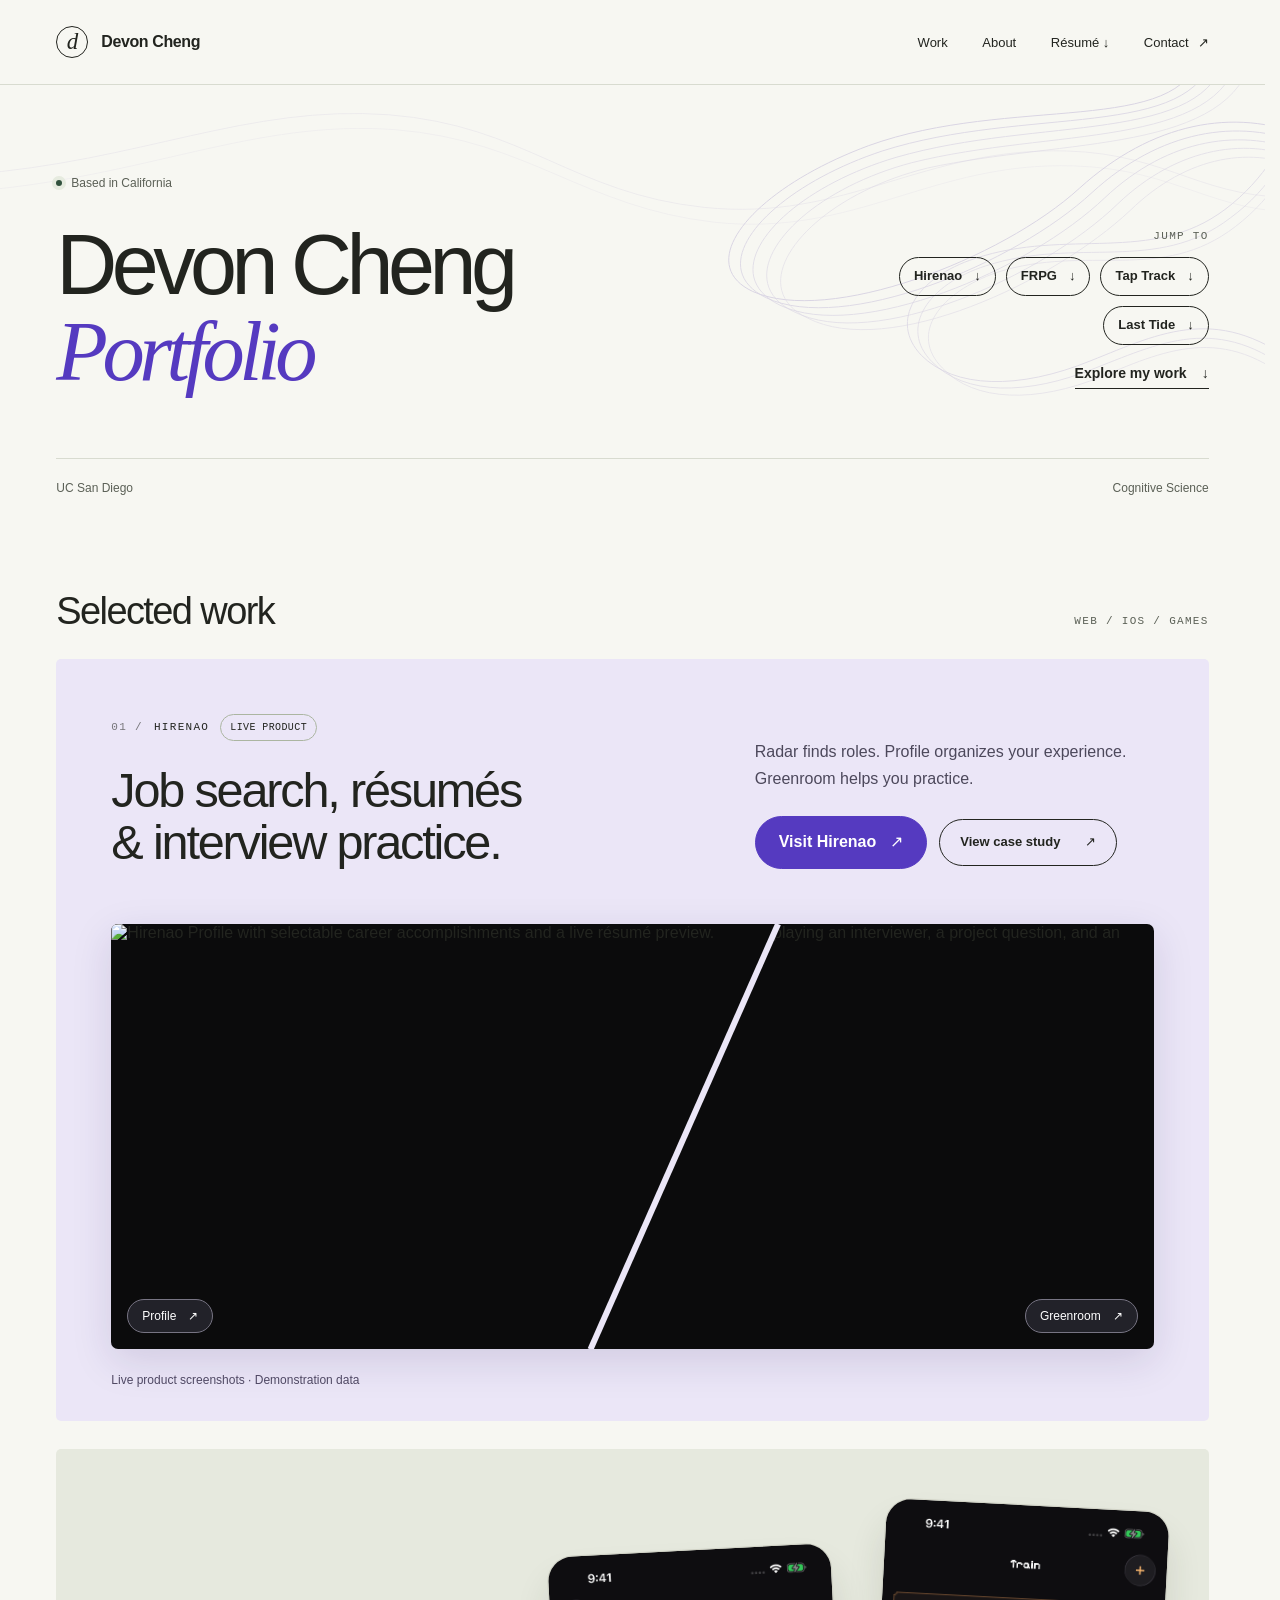
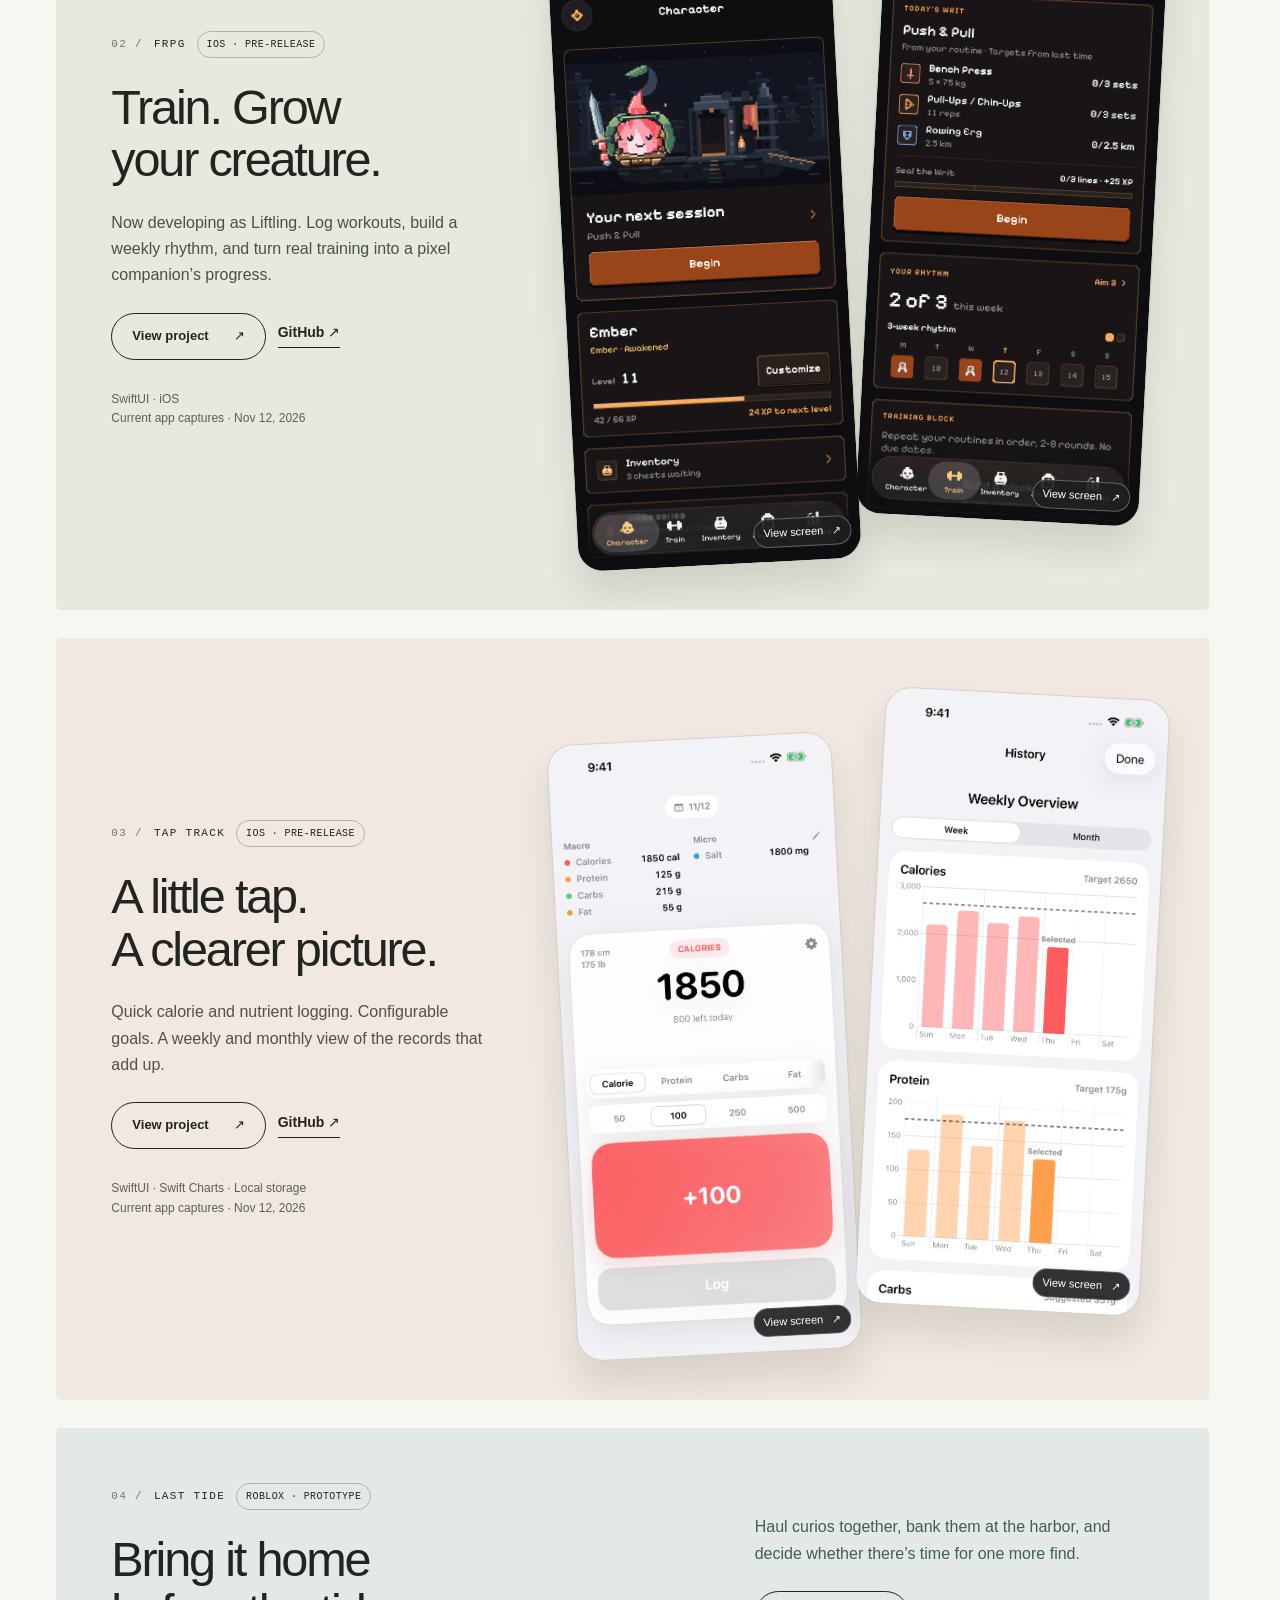
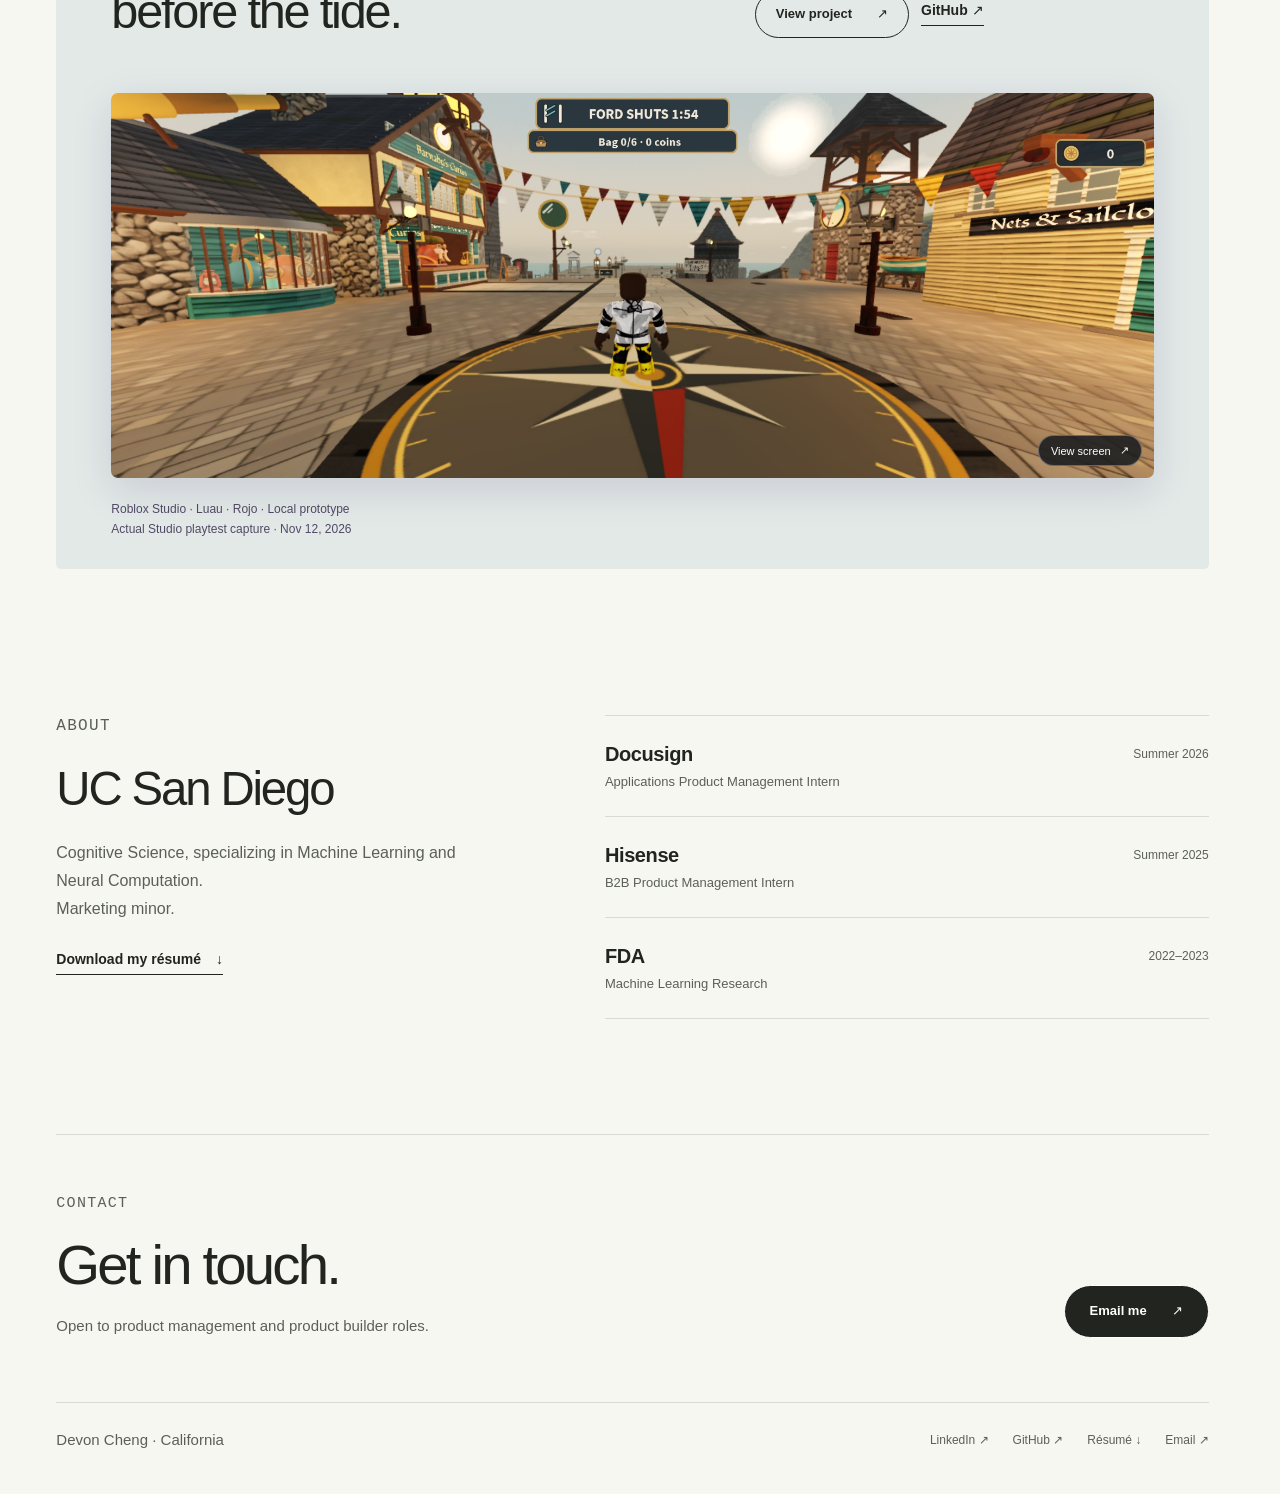
==== index.html @ b6bb6644 "Refresh FRPG and add Tap Track and Last Tide project galleries" ====
<!doctype html>
<html lang="en">
<head>
<meta charset="utf-8">
<meta name="viewport" content="width=device-width, initial-scale=1">
<meta name="theme-color" content="#f7f7f2">
<title>Devon Cheng Portfolio</title>
<meta name="description" content="Devon Cheng’s portfolio. Hirenao, FRPG / Liftling, Tap Track, and Last Tide: web, iOS, and game projects.">
<meta property="og:title" content="Devon Cheng Portfolio">
<meta property="og:description" content="Devon Cheng’s portfolio. Hirenao, FRPG / Liftling, Tap Track, and Last Tide: web, iOS, and game projects.">
<meta property="og:type" content="website">
<meta property="og:url" content="https://devon4899.github.io/">
<link rel="canonical" href="https://devon4899.github.io/">
<meta property="og:image" content="https://devon4899.github.io/assets/images/portfolio-share.png">
<meta property="og:image:type" content="image/png">
<meta property="og:image:width" content="1198">
<meta property="og:image:height" content="464">
<meta property="og:image:alt" content="Devon Cheng Portfolio in black and violet type on a cream background">
<meta name="twitter:card" content="summary_large_image">
<meta name="twitter:image" content="https://devon4899.github.io/assets/images/portfolio-share.png">
<meta name="twitter:image:alt" content="Devon Cheng Portfolio in black and violet type on a cream background">
<link rel="icon" href="./assets/favicon.svg" type="image/svg+xml">
<link rel="stylesheet" href="./assets/site.css?v=20261112">
<script src="./assets/site.js" defer></script>
</head>
<body class="">
<a class="skip-link" href="#main">Skip to content</a>
<header class="site-header"><div class="header-inner wrap">
<a class="wordmark" href="./" aria-label="Devon Cheng, home"><span class="monogram" aria-hidden="true">d</span>Devon Cheng</a>
<nav class="main-nav" aria-label="Main navigation">
<a href="./#work">Work</a><a href="./#about">About</a>
<a href="./assets/documents/devon-cheng-resume.pdf" download>Résumé <span aria-hidden="true">↓</span></a>
<a class="nav-contact" href="mailto:yic159@ucsd.edu">Contact <span class="arrow" aria-hidden="true">↗</span></a>
</nav></div></header><main id="main">
<section class="hero" aria-labelledby="intro-title">
<svg class="hero-flourish" viewBox="0 0 1200 440" preserveAspectRatio="none" aria-hidden="true" focusable="false" fill="none" stroke="currentColor" stroke-width="1">
<path d="M-28 84C133 72 235 18 369 28C498 38 543 102 668 115C803 129 876 58 1012 62C1112 65 1142 110 1238 105" opacity=".34"/>
<path d="M-28 100C139 87 240 32 375 42C502 52 553 115 678 129C813 143 883 72 1018 76C1118 79 1151 122 1238 119" opacity=".23"/>
<path d="M1138-30C1122 49 958 9 824 57C715 97 656 167 714 194C786 226 950 164 1024 97C1093 35 1171 21 1238 48"/>
<path d="M1151-30C1133 53 973 19 837 62C730 97 664 170 727 200C800 234 962 169 1036 101C1100 43 1174 30 1238 56" opacity=".84"/>
<path d="M1163-30C1145 57 986 29 850 68C741 100 675 176 740 207C815 242 976 174 1048 106C1109 49 1179 40 1238 64" opacity=".71"/>
<path d="M1176-30C1156 61 998 40 865 73C754 102 688 182 753 213C829 251 989 180 1060 112C1118 57 1186 48 1238 72" opacity=".61"/>
<path d="M1189-30C1168 65 1010 50 880 78C768 105 701 188 766 219C843 258 1000 185 1072 118C1127 65 1190 57 1238 80" opacity=".51"/>
<path d="M1238 269C1158 203 1101 233 1035 259C966 287 905 285 874 254C843 222 869 181 925 163C1013 134 1092 169 1162 117C1201 88 1217 53 1238 20" opacity=".76"/>
<path d="M1238 280C1161 213 1106 240 1039 266C975 292 915 292 884 260C852 228 881 187 935 170C1022 142 1097 178 1167 125C1207 96 1224 60 1238 30" opacity=".63"/>
<path d="M1238 290C1166 223 1110 247 1045 274C983 299 924 298 894 266C862 234 891 195 946 176C1032 149 1101 187 1172 133C1210 104 1227 70 1238 41" opacity=".5"/>
</svg>
<div class="wrap">
<div class="hero-top"><p class="availability">Based in California</p></div>
<div class="hero-layout"><h1 id="intro-title">Devon Cheng<br><em>Portfolio</em></h1>
<div class="hero-intro">
<nav class="hero-jump" aria-label="Jump to a project">
<p class="eyebrow">Jump to</p>
<div class="hero-jump-links">
<a class="pill-link" href="#hirenao">Hirenao <span class="arrow" aria-hidden="true">↓</span></a>
<a class="pill-link" href="#frpg">FRPG <span class="arrow" aria-hidden="true">↓</span></a>
<a class="pill-link" href="#tap-track">Tap Track <span class="arrow" aria-hidden="true">↓</span></a>
<a class="pill-link" href="#last-tide">Last Tide <span class="arrow" aria-hidden="true">↓</span></a>
</div>
</nav>
<a class="text-link" href="#work">Explore my work <span class="arrow" aria-hidden="true">↓</span></a>
</div></div>
<div class="hero-bottom"><span>UC San Diego</span><span class="city">Cognitive Science</span></div>
</div>
</section>
<section class="wrap" id="work" aria-labelledby="work-title">
<div class="section-heading"><h2 id="work-title">Selected work</h2><p class="eyebrow">WEB / iOS / GAMES</p></div>
<article class="project hirenao-project" id="hirenao" data-reveal>
<div class="project-top"><div><p class="eyebrow project-name"><span class="number">01 /</span> HIRENAO <span class="status-tag">LIVE PRODUCT</span></p><h3>Job search, résumés<br>&amp; interview practice.</h3></div>
<div class="project-summary"><p>Radar finds roles. Profile organizes your experience. Greenroom helps you practice.</p><div class="project-actions"><a class="pill-link product-link" href="https://hirenao.ai/">Visit Hirenao <span class="arrow" aria-hidden="true">↗</span></a><a class="pill-link" href="projects/hirenao/">View case study <span class="arrow" aria-hidden="true">↗</span></a></div></div></div>
<div class="project-image split-stage" role="region" aria-label="Hirenao Profile and Greenroom screenshots. Scroll to explore on mobile." tabindex="0">
<a class="screenshot-link split-profile" href="./assets/images/hirenao-profile-full.webp" data-lightbox data-caption="Profile: choose experience for each résumé. Live product capture · Demonstration profile." aria-label="Enlarge Profile résumé editor"><img src="./assets/images/hirenao-profile.webp" alt="Hirenao Profile with selectable career accomplishments and a live résumé preview." width="989" height="632" loading="eager" decoding="async" fetchpriority="high"><span class="screen-label">Profile <span aria-hidden="true">↗</span></span></a>
<a class="screenshot-link split-greenroom" href="./assets/images/hirenao-greenroom-full.webp" data-lightbox data-caption="Greenroom: practice an interview one question at a time. Live product capture · Demonstration session." aria-label="Enlarge Greenroom interview practice"><img src="./assets/images/hirenao-greenroom.webp" alt="Hirenao Greenroom displaying an interviewer, a project question, and an answer field." width="989" height="633" loading="eager" decoding="async"><span class="screen-label">Greenroom <span aria-hidden="true">↗</span></span></a>
<svg class="split-divider" viewBox="0 0 100 100" preserveAspectRatio="none" aria-hidden="true"><line x1="64" y1="0" x2="46" y2="100" vector-effect="non-scaling-stroke"/></svg>
</div><p class="project-image swipe-hint">Swipe to explore →</p><p class="project-foot">Live product screenshots · Demonstration data</p>
</article>
<article class="project frpg-project" id="frpg" data-reveal>
<div class="project-top"><p class="eyebrow project-name"><span class="number">02 /</span> FRPG <span class="status-tag">iOS · PRE-RELEASE</span></p><h3>Train. Grow<br>your creature.</h3><div class="project-summary"><p>Now developing as Liftling. Log workouts, build a weekly rhythm, and turn real training into a pixel companion’s progress.</p><div class="project-actions"><a class="pill-link" href="projects/frpg/">View project <span class="arrow" aria-hidden="true">↗</span></a><a class="text-link" href="https://github.com/devon4899/FRPG">GitHub ↗</a></div></div><p class="small-copy">SwiftUI · iOS<br>Current app captures · Nov 12, 2026</p></div><div class="phone-composition"><a class="screenshot-link" href="./assets/images/frpg-character.png" data-lightbox data-caption="Character · Real current app capture · Demonstration data · November 12, 2026" aria-label="Enlarge screenshot: Liftling Character screen with Ember, a pixel creature, XP, and the next workout."><img src="./assets/images/frpg-character.png" alt="Liftling Character screen with Ember, a pixel creature, XP, and the next workout." width="1206" height="2622" loading="lazy" decoding="async"><span class="zoom-hint" aria-hidden="true"><span>View screen</span> ↗</span></a><a class="screenshot-link" href="./assets/images/frpg-train.png" data-lightbox data-caption="Train · Real current app capture · Demonstration data · November 12, 2026" aria-label="Enlarge screenshot: Liftling Train screen with a Push &amp; Pull routine, set targets, and a weekly training aim."><img src="./assets/images/frpg-train.png" alt="Liftling Train screen with a Push &amp; Pull routine, set targets, and a weekly training aim." width="1206" height="2622" loading="lazy" decoding="async"><span class="zoom-hint" aria-hidden="true"><span>View screen</span> ↗</span></a></div></article><article class="project frpg-project taptrack-project" id="tap-track" data-reveal><div class="project-top"><p class="eyebrow project-name"><span class="number">03 /</span> TAP TRACK <span class="status-tag">iOS · PRE-RELEASE</span></p><h3>A little tap.<br>A clearer picture.</h3><div class="project-summary"><p>Quick calorie and nutrient logging. Configurable goals. A weekly and monthly view of the records that add up.</p><div class="project-actions"><a class="pill-link" href="projects/tap-track/">View project <span class="arrow" aria-hidden="true">↗</span></a><a class="text-link" href="https://github.com/devon4899/TapTrack">GitHub ↗</a></div></div><p class="small-copy">SwiftUI · Swift Charts · Local storage<br>Current app captures · Nov 12, 2026</p></div><div class="phone-composition"><a class="screenshot-link" href="./assets/images/taptrack-dashboard.png" data-lightbox data-caption="Daily logging · Real app capture · Synthetic demonstration data · November 12, 2026" aria-label="Enlarge screenshot: Tap Track daily dashboard with calorie, macro, and salt totals and a large increment button."><img src="./assets/images/taptrack-dashboard.png" alt="Tap Track daily dashboard with calorie, macro, and salt totals and a large increment button." width="1206" height="2622" loading="lazy" decoding="async"><span class="zoom-hint" aria-hidden="true"><span>View screen</span> ↗</span></a><a class="screenshot-link" href="./assets/images/taptrack-weekly-history.png" data-lightbox data-caption="Weekly history · Real app capture · Synthetic demonstration data · November 12, 2026" aria-label="Enlarge screenshot: Tap Track weekly calorie and protein bar charts with target lines."><img src="./assets/images/taptrack-weekly-history.png" alt="Tap Track weekly calorie and protein bar charts with target lines." width="1206" height="2622" loading="lazy" decoding="async"><span class="zoom-hint" aria-hidden="true"><span>View screen</span> ↗</span></a></div></article><article class="project last-tide-project" id="last-tide" data-reveal><div class="project-top"><div><p class="eyebrow project-name"><span class="number">04 /</span> LAST TIDE <span class="status-tag">ROBLOX · PROTOTYPE</span></p><h3>Bring it home<br>before the tide.</h3></div><div class="project-summary"><p>Haul curios together, bank them at the harbor, and decide whether there’s time for one more find.</p><div class="project-actions"><a class="pill-link" href="projects/last-tide/">View project <span class="arrow" aria-hidden="true">↗</span></a><a class="text-link" href="https://github.com/devon4899/Last-Tide">GitHub ↗</a></div></div></div><div class="project-image"><a class="screenshot-link" href="./assets/images/last-tide-gameplay-harbor.jpeg" data-lightbox data-caption="Harbor gameplay · Actual Roblox Studio playtest capture · November 12, 2026" aria-label="Enlarge screenshot: Last Tide running in Roblox Studio, with the player in the harbor, a tide countdown, bag slots, and coins."><img src="./assets/images/last-tide-gameplay-harbor.jpeg" alt="Last Tide running in Roblox Studio, with the player in the harbor, a tide countdown, bag slots, and coins." width="1920" height="710" loading="lazy" decoding="async"><span class="zoom-hint" aria-hidden="true"><span>View screen</span> ↗</span></a></div><p class="project-foot">Roblox Studio · Luau · Rojo · Local prototype<br>Actual Studio playtest capture · Nov 12, 2026</p></article></section>
<section class="about wrap" id="about" aria-labelledby="about-title" data-reveal>
<div class="about-copy"><p class="eyebrow">ABOUT</p><h2 id="about-title">UC San Diego</h2><p>Cognitive Science, specializing in Machine Learning and Neural Computation.<br>Marketing minor.</p><a class="text-link" href="assets/documents/devon-cheng-resume.pdf" download>Download my résumé <span aria-hidden="true">↓</span></a></div>
<div class="experience" aria-label="Selected experience">
<article class="experience-entry"><h3>Docusign</h3><span class="date">Summer 2026</span><div class="role">Applications Product Management Intern</div></article>
<article class="experience-entry"><h3>Hisense</h3><span class="date">Summer 2025</span><div class="role">B2B Product Management Intern</div></article>
<article class="experience-entry"><h3>FDA</h3><span class="date">2022–2023</span><div class="role">Machine Learning Research</div></article>
</div></section></main><footer class="contact wrap" id="contact">
<div class="contact-main"><div><p class="eyebrow">CONTACT</p><h2>Get in touch.</h2><p>Open to product management and product builder roles.</p></div>
<a class="pill-link" href="mailto:yic159@ucsd.edu">Email me <span class="arrow" aria-hidden="true">↗</span></a></div>
<div class="footer-bottom"><p>Devon Cheng · California</p><div class="social-links">
<a href="https://www.linkedin.com/in/devoncheng3/">LinkedIn <span aria-hidden="true">↗</span></a>
<a href="https://github.com/devon4899">GitHub <span aria-hidden="true">↗</span></a>
<a href="./assets/documents/devon-cheng-resume.pdf" download>Résumé <span aria-hidden="true">↓</span></a>
<a href="mailto:yic159@ucsd.edu">Email <span aria-hidden="true">↗</span></a>
</div></div></footer>
<dialog class="lightbox" aria-label="Enlarged product screenshot" aria-describedby="lightbox-caption">
<div class="lightbox-inner">
<div class="lightbox-top"><p class="lightbox-count" aria-live="polite"></p><div class="lightbox-tools"><a data-original href="#" target="_blank" rel="noopener">Full size ↗</a><button type="button" data-zoom aria-pressed="false">Zoom in</button><button type="button" data-close aria-label="Close screenshot">×</button></div></div>
<div class="lightbox-image-wrap" tabindex="0" role="region" aria-label="Screenshot. Scroll to inspect when zoomed."><img class="lightbox-image" alt=""></div>
<div class="lightbox-bottom"><p class="lightbox-caption" id="lightbox-caption" aria-live="polite"></p><div class="lightbox-controls"><button type="button" data-prev aria-label="Previous screenshot">←</button><button type="button" data-next aria-label="Next screenshot">→</button></div></div>
</div></dialog>
</body></html>
---- assets/site.css ----
@charset "UTF-8";

:root {
  --paper: #f7f7f2;
  --ink: #22241f;
  --muted: #5b6056;
  --line: #d8dbd0;
  --purple: #553ac0;
  --lavender: #ebe6f7;
  --green: #31513d;
  --cream: #e9e5d9;
  --orange: #bd481e;
  --max: 1216px;
  --gutter: clamp(22px, 4.4vw, 72px);
  color-scheme: light;
  font-family: -apple-system, BlinkMacSystemFont, "Segoe UI", sans-serif;
  color: var(--ink);
  background: var(--paper);
  font-synthesis: none;
  text-rendering: optimizeLegibility;
  -webkit-font-smoothing: antialiased;
}
* { box-sizing: border-box; }
html { scroll-behavior: smooth; scroll-padding-top: 108px; scrollbar-gutter: stable; }
body { margin: 0; }
body.modal-open { overflow: hidden; }
::selection { color: #22241f; background: #c9df8e; }
a { color: inherit; text-decoration-thickness: 1px; text-underline-offset: 5px; }
a, button, summary { -webkit-tap-highlight-color: transparent; }
button, input { font: inherit; }
button { color: inherit; }
img { display: block; max-width: 100%; height: auto; }
figure, p, h1, h2, h3, h4, dl, dd { margin: 0; }
button, a, summary { touch-action: manipulation; }
:focus-visible { outline: 3px solid var(--purple); outline-offset: 5px; border-radius: 3px; }
.wrap { width: min(calc(100% - var(--gutter) * 2), var(--max)); margin-inline: auto; }
.skip-link { position: fixed; top: -100px; left: 20px; z-index: 100; padding: 14px 20px; background: var(--ink); color: white; }
.skip-link:focus { top: 14px; }
.site-header { position: sticky; top: 0; z-index: 20; background: rgba(247, 247, 242, .96); border-bottom: 1px solid var(--line); backdrop-filter: blur(16px); }
.header-inner { min-height: 84px; display: flex; align-items: center; justify-content: space-between; gap: 24px; }
.wordmark { display: inline-flex; gap: 13px; align-items: center; text-decoration: none; font-size: 16px; font-weight: 650; letter-spacing: -.4px; white-space: nowrap; }
.monogram { display: grid; place-items: center; width: 32px; height: 32px; border: 1px solid var(--ink); border-radius: 50%; font-family: Georgia, serif; font-size: 23px; font-style: italic; font-weight: 400; }
.main-nav { display: flex; gap: clamp(18px, 2.7vw, 38px); align-items: center; }
.main-nav a { font-size: 13px; text-decoration: none; padding: 10px 0; }
.main-nav a:hover, .main-nav a[aria-current] { color: var(--purple); }
.nav-contact { display: flex; align-items: center; gap: 9px; }
.arrow { display: inline-block; transition: transform .2s ease; }
a:hover .arrow { transform: translate(3px, -2px); }
.eyebrow { font-family: ui-monospace, SFMono-Regular, Menlo, Consolas, monospace; text-transform: uppercase; font-size: 11px; line-height: 1.5; letter-spacing: 1.3px; font-weight: 500; }
.hero { position: relative; isolation: isolate; padding-top: clamp(58px, 7.1vw, 106px); padding-bottom: 58px; }
.hero-top { display: flex; justify-content: space-between; align-items: center; gap: 22px; margin-bottom: 32px; }
.hero-flourish { position: absolute; z-index: -1; inset: 0; width: 100%; height: 100%; overflow: hidden; color: #7965b3; opacity: .23; pointer-events: none; }
.hero-flourish path { vector-effect: non-scaling-stroke; }
.availability { display: flex; align-items: center; gap: 9px; color: var(--muted); font-size: 12px; }
.availability::before { content: ""; width: 6px; height: 6px; border-radius: 50%; background: var(--green); box-shadow: 0 0 0 4px #e6ebdf; }
.hero-layout { display: grid; grid-template-columns: minmax(0, 1.55fr) minmax(250px, .7fr); gap: 45px; align-items: end; }
.hero h1 { font-size: clamp(49px, 6.6vw, 91px); line-height: 1.02; font-weight: 500; letter-spacing: -.065em; }
.hero h1 em { color: var(--purple); font-family: Georgia, "Times New Roman", serif; font-weight: 400; letter-spacing: -.065em; }
.hero-intro { align-self: center; justify-self: end; max-width: 100%; text-align: right; }
.hero-jump .eyebrow { margin-bottom: 12px; color: var(--muted); }
.hero-jump-links { display: flex; flex-wrap: wrap; justify-content: flex-end; gap: 10px; }
.hero-jump-links .pill-link { gap: 12px; padding: 10px 14px; }
.text-link { display: inline-flex; align-items: center; gap: 15px; font-size: 14px; font-weight: 550; text-decoration: none; border-bottom: 1px solid currentColor; padding: 0 0 7px; }
.hero-intro .text-link { margin-top: 20px; }
.hero-bottom { display: flex; align-items: center; justify-content: space-between; margin-top: 63px; padding-top: 22px; border-top: 1px solid var(--line); font-size: 12px; color: var(--muted); }
.hero-bottom a { text-decoration: none; }
.hero-bottom span:first-child { display: inline-flex; align-items: center; gap: 12px; }
.section-heading { display: flex; align-items: baseline; gap: 25px; justify-content: space-between; margin: 36px 0 24px; }
.section-heading h2 { font-size: clamp(28px, 3vw, 38px); line-height: 1.2; font-weight: 500; letter-spacing: -1.6px; }
.section-heading .eyebrow { color: var(--muted); }
.project { border-radius: 5px; overflow: hidden; margin-bottom: 28px; }
.hirenao-project { background: var(--lavender); }
.project-top { padding: clamp(28px, 4.3vw, 58px); display: grid; grid-template-columns: 1.2fr .8fr; gap: 45px; align-items: end; }
.project-name { display: flex; gap: 11px; align-items: center; margin-bottom: 23px; }
.project-name .number { opacity: .58; }
.project h3 { font-weight: 500; font-size: clamp(31px, 3.8vw, 50px); line-height: 1.08; letter-spacing: -.045em; }
.project-summary p { font-size: 16px; line-height: 1.65; max-width: 380px; color: #4c485b; }
.pill-link { display: inline-flex; align-items: center; gap: 25px; text-decoration: none; font-size: 13px; line-height: 1.3; font-weight: 550; border: 1px solid currentColor; border-radius: 40px; padding: 14px 20px; transition: background .2s ease, color .2s ease; }
.pill-link:hover { background: var(--ink); color: var(--paper); border-color: var(--ink); }
.project-summary .pill-link { margin-top: 25px; }
.project-actions { display: flex; flex-wrap: wrap; align-items: center; gap: 12px; margin-top: 24px; }
.project-summary .project-actions .pill-link { margin-top: 0; }
.product-link { min-height: 52px; gap: 14px; padding: 15px 23px; border-color: var(--purple); background: var(--purple); color: #fff; font-size: 16px; font-weight: 650; }
.product-link:hover { border-color: #442da4; background: #442da4; color: #fff; }
.project-image { margin: 0 clamp(24px, 4.3vw, 58px); }
.screenshot-link { display: block; position: relative; text-decoration: none; border-radius: 7px; overflow: hidden; }
.screenshot-link img { width: 100%; }
.project-image .screenshot-link { box-shadow: 0 12px 40px rgba(40, 25, 85, .13); }
.zoom-hint { position: absolute; right: 12px; bottom: 12px; color: #fff; background: rgba(30,31,33,.91); border: 1px solid rgba(255,255,255,.3); border-radius: 30px; padding: 8px 12px; display: flex; align-items: center; gap: 9px; font-size: 11px; transition: background .15s ease; }
.screenshot-link:hover .zoom-hint { background: var(--purple); }
.project-foot { margin: 0 clamp(24px, 4.3vw, 58px); padding: 22px 0 30px; font-size: 12px; line-height: 1.6; color: #514a65; }
.frpg-project { background: #e6e9de; display: grid; grid-template-columns: .8fr 1.2fr; min-height: 650px; }
.frpg-project .project-top { display: flex; flex-direction: column; align-items: flex-start; justify-content: center; gap: 0; padding-right: 0; }
.frpg-project h3 { margin-bottom: 24px; }
.frpg-project .project-summary p { color: #485244; }
.status-tag { display: inline-flex; align-items: center; border: 1px solid #abb5a1; border-radius: 20px; padding: 5px 9px; font-size: 10px; font-weight: 500; letter-spacing: .4px; }
.phone-composition { display: grid; grid-template-columns: 1fr 1fr; gap: 23px; align-items: start; padding: 55px 54px 45px 45px; position: relative; }
.phone-composition .screenshot-link { border-radius: 26px; border: 1px solid rgba(55,50,25,.13); box-shadow: 0 24px 35px rgba(44,51,37,.12); }
.phone-composition .screenshot-link:first-child { margin-top: 45px; transform: rotate(-3deg); }
.phone-composition .screenshot-link:nth-child(2) { transform: rotate(3deg); }
.phone-composition .zoom-hint { right: 9px; bottom: 14px; padding: 7px 9px; }
.small-copy { font-size: 12px; line-height: 1.6; color: var(--muted); }
.frpg-project .small-copy { margin-top: 30px; max-width: 290px; }
.about { padding-block: clamp(70px, 9vw, 125px); display: grid; grid-template-columns: .85fr 1.15fr; gap: clamp(48px, 8vw, 110px); }
.about-copy h2 { font-size: clamp(34px, 3.7vw, 48px); line-height: 1.13; letter-spacing: -.045em; font-weight: 500; margin: 22px 0 24px; }
.about-copy p { font-size: 16px; line-height: 1.75; color: var(--muted); margin-bottom: 15px; }
.about-copy .text-link { margin-top: 13px; }
.experience { padding-top: 3px; }
.experience-entry { display: grid; grid-template-columns: 1fr auto; column-gap: 15px; padding: 27px 0; border-bottom: 1px solid var(--line); }
.experience-entry:first-child { border-top: 1px solid var(--line); }
.experience-entry h3 { font-size: 20px; font-weight: 550; letter-spacing: -.4px; }
.experience-entry .date { font-size: 12px; color: var(--muted); align-self: center; }
.experience-entry .role { margin-top: 8px; font-size: 13px; color: var(--muted); }
.experience-entry p { margin-top: 13px; grid-column: 1 / -1; font-size: 14px; line-height: 1.7; color: #464b41; }
.contact { padding: 57px 0 42px; border-top: 1px solid var(--line); }
.contact-main { display: flex; align-items: end; justify-content: space-between; gap: 30px; }
.contact h2 { font-size: clamp(35px, 4.4vw, 59px); line-height: 1.1; letter-spacing: -.05em; font-weight: 500; margin: 18px 0; }
.contact p { color: var(--muted); font-size: 15px; line-height: 1.6; }
.contact .pill-link { padding: 17px 25px; background: var(--ink); color: white; flex-shrink: 0; }
.contact .pill-link:hover { background: var(--purple); border-color: var(--purple); }
.footer-bottom { display: flex; justify-content: space-between; align-items: center; gap: 25px; margin-top: 64px; padding-top: 25px; border-top: 1px solid var(--line); color: var(--muted); font-size: 12px; }
.social-links { display: flex; flex-wrap: wrap; gap: 24px; }
.social-links a { text-decoration: none; }
.social-links a:hover { text-decoration: underline; }

/* Project stories share navigation and type, with an individual color palette. */
.case-intro { padding-top: 43px; }
.back-link { display: inline-flex; align-items: center; gap: 10px; color: var(--muted); font-size: 12px; text-decoration: none; }
.case-kicker { margin-top: 56px; display: flex; align-items: center; gap: 16px; }
.case-title { max-width: 1000px; font-weight: 500; font-size: clamp(44px, 5.9vw, 80px); line-height: 1.06; letter-spacing: -.055em; margin: 23px 0 27px; }
.case-deck { max-width: 710px; font-size: clamp(17px, 1.75vw, 21px); color: var(--muted); line-height: 1.65; }
.case-intro > .product-link { margin-top: 24px; }
.case-meta { display: grid; grid-template-columns: 1.2fr 1fr 1fr auto; gap: 25px; margin: 43px 0 36px; padding: 22px 0; border-block: 1px solid var(--line); }
.case-meta dt { color: var(--muted); font-size: 10px; letter-spacing: .8px; text-transform: uppercase; margin-bottom: 8px; }
.case-meta dd { font-size: 13px; line-height: 1.5; }
.case-meta .meta-link { align-self: center; font-size: 13px; text-decoration: none; }
.case-hero { padding: clamp(20px, 3.6vw, 50px); background: var(--lavender); border-radius: 5px; }
.case-hero .screenshot-link { box-shadow: 0 12px 35px rgba(40, 25, 85, .17); }
.case-hero figcaption { margin-top: 17px; font-size: 12px; color: #514a65; line-height: 1.6; display: flex; justify-content: space-between; gap: 15px; }
.case-layout { display: grid; grid-template-columns: 190px minmax(0, 1fr); gap: clamp(35px, 5vw, 75px); padding-top: 66px; }
.case-nav { position: sticky; top: 116px; height: fit-content; display: flex; flex-direction: column; align-items: start; gap: 7px; padding-top: 3px; }
.case-nav .eyebrow { color: var(--muted); margin-bottom: 14px; }
.case-nav a { display: block; padding: 7px 0 7px 12px; border-left: 1px solid var(--line); font-size: 12px; line-height: 1.4; text-decoration: none; color: var(--muted); }
.case-nav a:hover, .case-nav a[aria-current] { border-left: 2px solid var(--purple); padding-left: 11px; color: var(--purple); }
.story { min-width: 0; }
.story-section { margin-bottom: 65px; }
.story-section h2 { font-size: clamp(29px, 3.1vw, 40px); font-weight: 500; letter-spacing: -.04em; line-height: 1.15; margin: 14px 0 23px; }
.story-section > p { font-size: 17px; line-height: 1.8; color: #494e44; max-width: 790px; margin-bottom: 18px; }
.story-section p strong { color: var(--ink); font-weight: 600; }
.story-section .callout { background: #efeee5; border-left: 2px solid #8b8d68; padding: 22px 25px; margin-top: 26px; font-size: 16px; line-height: 1.75; }
.decision { display: grid; grid-template-columns: 34px 1fr; gap: 15px; padding: 27px 0; border-top: 1px solid var(--line); }
.decision-number { font-size: 12px; color: var(--purple); font-family: ui-monospace, monospace; padding-top: 5px; }
.decision h3 { font-weight: 550; font-size: 22px; letter-spacing: -.5px; line-height: 1.3; margin-bottom: 12px; }
.decision p { font-size: 16px; line-height: 1.75; color: #494e44; }
.decision p + p { margin-top: 12px; }
.decision .tradeoff { font-size: 13px; color: var(--muted); }
.workflow-figure { margin-top: 28px; }
.workflow-figure .screenshot-link { border: 1px solid #d4d5cf; border-radius: 7px; }
.workflow-figure figcaption { margin-top: 13px; font-size: 13px; color: var(--muted); line-height: 1.6; }
.workflow-figure figcaption strong { font-weight: 550; color: var(--ink); }
.figure-number { color: var(--purple); font-family: ui-monospace, monospace; font-size: 11px; margin-right: 10px; }
.next-test { padding: 29px; background: var(--lavender); border-radius: 5px; margin-top: 30px; }
.next-test h3 { font-size: 20px; font-weight: 550; letter-spacing: -.3px; margin-bottom: 12px; }
.next-test p { font-size: 15px; color: #4a425b; line-height: 1.75; }
details { border-block: 1px solid var(--line); padding: 20px 0; margin-top: 30px; }
details + details { border-top: 0; margin-top: 0; }
summary { cursor: pointer; font-size: 14px; font-weight: 550; line-height: 1.6; }
details p { font-size: 14px; line-height: 1.8; color: var(--muted); margin: 18px 0 3px; }
details a { text-decoration-color: #9d91c0; }
.more-project { display: flex; justify-content: space-between; align-items: center; gap: 25px; padding: 36px 0 45px; margin-top: 10px; border-top: 1px solid var(--line); text-decoration: none; }
.more-project h2 { font-size: clamp(28px, 3.4vw, 43px); font-weight: 500; letter-spacing: -.04em; margin-top: 12px; }
.more-project .arrow { font-size: 36px; }
.frpg-case { --purple: #3d5d43; --lavender: #e6e9de; }
.frpg-hero { background: #e6e9de; padding: 43px 9% 25px; }
.frpg-hero-phones { display: grid; grid-template-columns: repeat(3, 1fr); gap: clamp(25px, 6vw, 80px); align-items: start; }
.frpg-hero-phones .screenshot-link { border-radius: 25px; box-shadow: 0 13px 35px rgba(56,62,43,.15); }
.frpg-hero-phones > :nth-child(2) { margin-top: 35px; }
.frpg-hero figcaption { margin-top: 27px; color: #465241; }
.phone-grid { display: grid; grid-template-columns: repeat(2, minmax(0, 1fr)); gap: 28px; align-items: start; }
.phone-grid.three { grid-template-columns: repeat(3, minmax(0, 1fr)); gap: 22px; }
.phone-grid .workflow-figure { margin-top: 14px; }
.phone-grid .screenshot-link { max-width: 330px; margin-inline: auto; border-radius: 23px; box-shadow: 0 12px 28px rgba(45,50,35,.09); }
.frpg-case .next-test p { color: #3d4b3a; }
.frpg-case .workflow-figure figcaption { margin-top: 18px; }

.gallery-tabs { display: flex; gap: 7px; margin-bottom: 22px; }
.gallery-tabs button { cursor: pointer; border: 1px solid #b9b0cf; background: transparent; color: #453955; padding: 12px 23px; border-radius: 30px; font-size: 13px; line-height: 1.3; }
.gallery-tabs button[aria-selected="true"] { background: var(--ink); border-color: var(--ink); color: white; }
.gallery-tabs button:hover { border-color: var(--ink); }
.gallery-panel { margin: 0; }
.gallery-panel .screenshot-link { aspect-ratio: 16/9; background: #171719; }
.gallery-panel .screenshot-link img { width: 100%; height: 100%; object-fit: contain; }
.gallery-panel figcaption { display: block; }
.gallery-panel figcaption strong { margin-right: 5px; }
.compact-story { margin-bottom: 49px; }
.short-decisions { display: grid; grid-template-columns: 1fr; }
.short-decisions article { padding: 21px 0; display: grid; grid-template-columns: minmax(150px, .75fr) 1.6fr; gap: 25px; border-top: 1px solid var(--line); }
.short-decisions h3 { font-size: 18px; line-height: 1.4; font-weight: 550; letter-spacing: -.3px; }
.short-decisions p { font-size: 15px; line-height: 1.75; color: #494e44; }
.compact-story > p { max-width: 720px; }
.compact-story details .phone-grid { margin-top: 22px; }
.compact-story details .phone-grid .screenshot-link { max-width: 260px; }
@media (max-width: 760px) {
  .gallery-tabs { margin-bottom: 17px; gap: 6px; }
  .gallery-tabs button { padding: 11px 16px; font-size: 12px; }
  .short-decisions article { grid-template-columns: 1fr; gap: 9px; padding: 19px 0; }
  .compact-story { margin-bottom: 39px; }
}

/* Native dialog supplies focus containment and Escape behavior. */
.lightbox { border: 0; background: #151612; color: #f7f7f2; width: min(1500px, 96vw); max-width: 96vw; height: min(94vh, 1200px); max-height: 94dvh; padding: 0; border-radius: 10px; overflow: hidden; }
.lightbox::backdrop { background: rgba(15,17,13,.87); backdrop-filter: blur(5px); }
.lightbox-inner { height: 100%; display: flex; flex-direction: column; }
.lightbox-top { display: flex; justify-content: space-between; align-items: center; padding: 10px 16px 8px 22px; flex-shrink: 0; gap: 20px; }
.lightbox-top p { color: #bfc4b5; font-size: 11px; }
.lightbox-tools { display: flex; align-items: center; gap: 14px; }
.lightbox-tools a { font-size: 12px; color: #e0e5d7; padding-block: 14px; }
.lightbox-tools button[data-zoom] { border-radius: 30px; width: auto; padding-inline: 16px; font-size: 12px; }
.lightbox button { border: 1px solid #646957; background: none; color: #fff; border-radius: 50%; width: 44px; height: 44px; cursor: pointer; display: grid; place-items: center; font-size: 21px; }
.lightbox button:hover { background: #3a4130; }
.lightbox :focus-visible { outline-color: #d2dbae; }
.lightbox-image-wrap { flex: 1; min-height: 0; padding-inline: 22px; overflow: hidden; }
.lightbox-image { width: 100%; height: 100%; max-width: 100%; max-height: 100%; object-fit: contain; }
.lightbox.is-zoomed .lightbox-image-wrap { display: block; overflow: auto; }
.lightbox.is-zoomed .lightbox-image { width: auto; height: auto; max-width: none; max-height: none; margin-inline: auto; }
.lightbox-bottom { flex-shrink: 0; display: flex; justify-content: space-between; align-items: center; gap: 20px; padding: 17px 22px; }
.lightbox-caption { font-size: 13px; line-height: 1.6; color: #d1d5c9; max-width: 900px; }
.lightbox-controls { display: flex; gap: 10px; flex-shrink: 0; }
.no-page { min-height: 65vh; display: flex; flex-direction: column; justify-content: center; align-items: flex-start; gap: 24px; }
.no-page h1 { font-size: clamp(44px, 7vw, 80px); font-weight: 500; letter-spacing: -.05em; }
.no-page p { color: var(--muted); line-height: 1.7; }

@media (prefers-reduced-motion: no-preference) {
  .has-motion [data-reveal] { opacity: 0; transform: translateY(16px); transition: opacity .7s ease, transform .7s ease; }
  .has-motion [data-reveal].is-visible { opacity: 1; transform: none; }
}
@media (min-width: 1500px) { .hero h1 { font-size: 96px; } }
@media (max-width: 1000px) {
  .hero-layout { grid-template-columns: 1.4fr 1fr; gap: 35px; }
  .hero h1 { font-size: clamp(48px, 7vw, 72px); }
  .project-top { gap: 28px; }
  .frpg-project { min-height: 540px; grid-template-columns: .9fr 1.1fr; }
  .phone-composition { padding: 50px 30px 40px; gap: 16px; }
  .frpg-project .project-top { padding: 35px 0 35px 35px; }
  .about { gap: 55px; }
  .case-layout { grid-template-columns: 150px minmax(0, 1fr); gap: 35px; }
  .phone-grid.three { gap: 14px; }
}
@media (max-width: 760px) {
  .header-inner { min-height: 74px; gap: 16px; }
  .wordmark { font-size: 14px; gap: 9px; }
  .monogram { width: 29px; height: 29px; font-size: 20px; }
  .main-nav { gap: 17px; }
  .main-nav a { font-size: 12px; }
  .nav-contact { display: none; }
  .hero { padding-top: 48px; padding-bottom: 27px; }
  .hero-top { margin-bottom: 28px; }
  .hero-flourish { height: clamp(120px, 37vw, 235px); opacity: .15; }
  .hero-top .availability { display: none; }
  .hero-layout { grid-template-columns: 1fr; gap: 30px; }
  .hero h1 { font-size: clamp(49px, 10.7vw, 77px); }
  .hero-intro { justify-self: center; text-align: center; }
  .hero-jump-links { justify-content: center; }
  .hero-bottom { margin-top: 36px; padding-top: 18px; }
  .hero-bottom .city { display: none; }
  .section-heading { margin: 26px 0 21px; }
  .section-heading .eyebrow { font-size: 9px; }
  .project-top { padding: 28px; grid-template-columns: 1fr; gap: 22px; }
  .project-name { margin-bottom: 19px; }
  .project h3 { font-size: 37px; }
  .project-summary p { font-size: 15px; }
  .project-summary .pill-link { margin-top: 20px; }
  .project-image { margin-inline: 18px; }
  .project-foot { margin-inline: 26px; padding-block: 20px 25px; }
  .project-image .zoom-hint { font-size: 10px; right: 7px; bottom: 7px; padding: 6px 9px; }
  .frpg-project { display: block; }
  .frpg-project .project-top { padding: 29px 29px 0; }
  .frpg-project .small-copy { margin-top: 20px; }
  .phone-composition { padding: 25px 35px 35px; gap: 21px; max-width: 520px; margin-inline: auto; }
  .phone-composition .screenshot-link:first-child { margin-top: 25px; }
  .phone-composition .screenshot-link { border-radius: 20px; }
  .phone-composition .zoom-hint { padding: 6px 9px; font-size: 10px; right: 7px; }
  .about { grid-template-columns: 1fr; gap: 40px; padding-block: 65px; }
  .about-copy { max-width: 520px; }
  .about-copy h2 { max-width: 430px; }
  .experience-entry { padding-block: 23px; }
  .contact { padding-top: 42px; }
  .contact-main { align-items: flex-start; flex-direction: column; }
  .footer-bottom { align-items: flex-start; flex-direction: column-reverse; margin-top: 44px; gap: 23px; }
  .case-intro { padding-top: 29px; }
  .case-kicker { margin-top: 35px; }
  .case-title { margin-top: 20px; font-size: clamp(42px, 8.7vw, 64px); }
  .case-meta { grid-template-columns: 1fr 1fr; margin-block: 30px; row-gap: 25px; }
  .case-deck { font-size: 18px; }
  .case-hero { padding: 17px; }
  .case-hero figcaption { flex-direction: column; font-size: 11px; gap: 7px; }
  .case-layout { display: block; padding-top: 26px; }
  .case-nav { position: static; flex-direction: row; flex-wrap: wrap; gap: 5px 18px; border-bottom: 1px solid var(--line); padding: 0 0 22px; margin-bottom: 38px; }
  .case-nav .eyebrow { display: none; }
  .case-nav a { padding-left: 0; border: 0; }
  .case-nav a:hover, .case-nav a[aria-current] { border: 0; padding-left: 0; }
  .story-section { margin-bottom: 48px; }
  .story-section > p { font-size: 16px; line-height: 1.8; }
  .story-section h2 { margin-bottom: 19px; }
  .decision { grid-template-columns: 25px 1fr; gap: 12px; }
  .decision h3 { font-size: 21px; }
  .decision p { font-size: 15px; }
  .story-section .callout { padding: 20px; font-size: 15px; }
  .next-test { padding: 24px; }
  .frpg-hero { padding: 24px 24px 20px; }
  .frpg-hero-phones { gap: 17px; }
  .frpg-hero-phones .screenshot-link { border-radius: 15px; }
  .frpg-hero-phones > :nth-child(2) { margin-top: 20px; }
  .frpg-hero-phones .zoom-hint { right: 7px; bottom: 8px; font-size: 10px; padding: 5px 7px; }
  .frpg-hero-phones .zoom-hint span { display: none; }
  .phone-grid { gap: 20px; }
  .phone-grid.three { grid-template-columns: 1fr 1fr; gap: 20px; }
  .phone-grid.three > :last-child { max-width: 50%; grid-column: 1 / -1; justify-self: center; }
  .phone-grid .screenshot-link { border-radius: 17px; }
  .phone-grid figcaption { font-size: 12px; }
  .lightbox { width: 100vw; max-width: 100vw; height: 100dvh; max-height: 100dvh; border-radius: 0; }
  .lightbox-image-wrap { padding-inline: 8px; }
  .lightbox-top { padding: 8px 10px 8px 17px; }
  .lightbox-top .lightbox-count { max-width: 100px; line-height: 1.6; }
  .lightbox-tools { gap: 8px; }
  .lightbox-tools a { font-size: 11px; }
  .lightbox-tools button[data-zoom] { padding-inline: 11px; }
  .lightbox-bottom { padding: 14px; gap: 12px; }
  .lightbox-caption { font-size: 12px; }
  .lightbox-controls { gap: 5px; }
  .lightbox-controls button { width: 40px; height: 40px; }
}
@media (max-width: 380px) {
  .main-nav { gap: 12px; }
  .wordmark { font-size: 12px; }
  .wordmark .monogram { display: none; }
  .hero h1 { font-size: 47px; }
  .project h3 { font-size: 32px; }
  .project-top { padding: 24px; }
  .phone-composition { padding-inline: 26px; gap: 15px; }
  .frpg-hero-phones { grid-template-columns: 1fr 1fr; }
  .frpg-hero-phones > :last-child { display: none; }
}
@media (prefers-reduced-motion: reduce) {
  html { scroll-behavior: auto; }
  *, *::before, *::after { animation-duration: .01ms !important; animation-iteration-count: 1 !important; transition-duration: .01ms !important; }
}
@media print {
  .site-header, .case-nav, .contact, .zoom-hint, .more-project, .back-link { display: none; }
  .wrap { width: 100%; }
  .case-layout { display: block; }
  .has-motion [data-reveal] { opacity: 1; transform: none; }
  a { color: inherit; }
  .story-section { break-inside: avoid; }
}

@media (max-width: 760px) {
  .frpg-hero-phones { grid-template-columns: repeat(3, min(68vw, 270px)); overflow-x: auto; scroll-snap-type: x mandatory; padding: 4px 3px 20px; gap: 18px; }
  .frpg-hero-phones .screenshot-link { scroll-snap-align: start; }
  .frpg-hero-phones > :nth-child(2) { margin-top: 0; }
  .frpg-hero-phones > :last-child { display: block; }
}

/* Two real screens share one frame; each opens its own full capture. */
.split-stage { position: relative; aspect-ratio: 2.45; background: #0b0b0c; border-radius: 7px; overflow: hidden; box-shadow: 0 12px 40px rgba(40, 25, 85, .13); }
.split-stage .screenshot-link { position: absolute; inset-block: 0; border-radius: 0; box-shadow: none; }
.split-stage .screenshot-link img { height: 100%; width: 100%; object-fit: cover; }
.split-profile { left: 0; width: 64%; clip-path: polygon(0 0,100% 0,71.875% 100%,0 100%); }
.split-greenroom { right: 0; width: 54%; clip-path: polygon(33.333% 0,100% 0,100% 100%,0 100%); }
.split-profile img { object-position: left center; }
.split-greenroom img { object-position: 54% center; }
.split-divider { position: absolute; inset: 0; width: 100%; height: 100%; pointer-events: none; }
.split-divider line { stroke: var(--lavender); stroke-width: 6px; }
.screen-label { position: absolute; bottom: 16px; left: 16px; color: white; background: #24242bee; border: 1px solid #777483; border-radius: 30px; padding: 9px 14px; font-size: 12px; display: flex; gap: 12px; }
.split-greenroom .screen-label { left: auto; right: 16px; }
.split-stage a:focus-visible { outline-offset: -5px; outline-color: #bba8ff; }
.gallery-panel .screenshot-link { aspect-ratio: 989/633; }
.gallery-source { margin-top: 12px; font-size: 10px; line-height: 1.6; color: #655c75; }
.swipe-hint { display: none; }
@media (max-width: 760px) {
  .swipe-hint { display: block; font-size: 11px; line-height: 1.6; color: #514a65; }
  .project-image.swipe-hint { margin-top: 12px; }
  .frpg-hero .swipe-hint { color: #465241; }
  .split-stage { aspect-ratio: 1.3; }
  .split-profile { width: 68%; clip-path: polygon(0 0,100% 0,73.529% 100%,0 100%); }
  .split-greenroom { width: 50%; clip-path: polygon(36% 0,100% 0,100% 100%,0 100%); }
  .split-divider { display: none; }
  .split-profile img { object-position: 25% center; }
  .split-greenroom img { object-position: 53% center; }
  .screen-label { left: 8px; bottom: 8px; font-size: 10px; padding: 7px 9px; gap: 7px; }
  .split-greenroom .screen-label { right: 8px; }
}

@media (max-width: 760px) {
  .split-stage { display: flex; aspect-ratio: auto; overflow-x: auto; scroll-snap-type: x mandatory; }
  .split-stage .screenshot-link { position: relative; inset: auto; width: 100%; flex: 0 0 100%; clip-path: none; scroll-snap-align: start; }
  .split-stage .screenshot-link img { width: 100%; height: auto; object-fit: contain; }
}

/* Native app and Roblox projects, using the portfolio's existing grid. */
.taptrack-project { background: #f0e8e1; }
.taptrack-project .project-summary p { color: #5c4c48; }
.taptrack-case { --purple: #934c48; --lavender: #f0e8e1; }
.taptrack-hero { background: #f0e8e1; }
.last-tide-project { background: #e2e9e7; }
.last-tide-project .project-summary p { color: #455b57; }
.last-tide-case { --purple: #315b57; --lavender: #e2e9e7; }
.last-tide-hero { background: #e2e9e7; padding: clamp(16px, 2.8vw, 36px); }
.last-tide-hero figcaption { color: #455b57; }
.last-tide-project .project-image { margin-bottom: 0; }
.project-name, .case-kicker { flex-wrap: wrap; }
.scene-grid { display: grid; gap: 24px; }
.scene-grid figure { margin: 0; }
.scene-grid figcaption { margin-top: 12px; color: var(--muted); font-size: 13px; line-height: 1.6; }
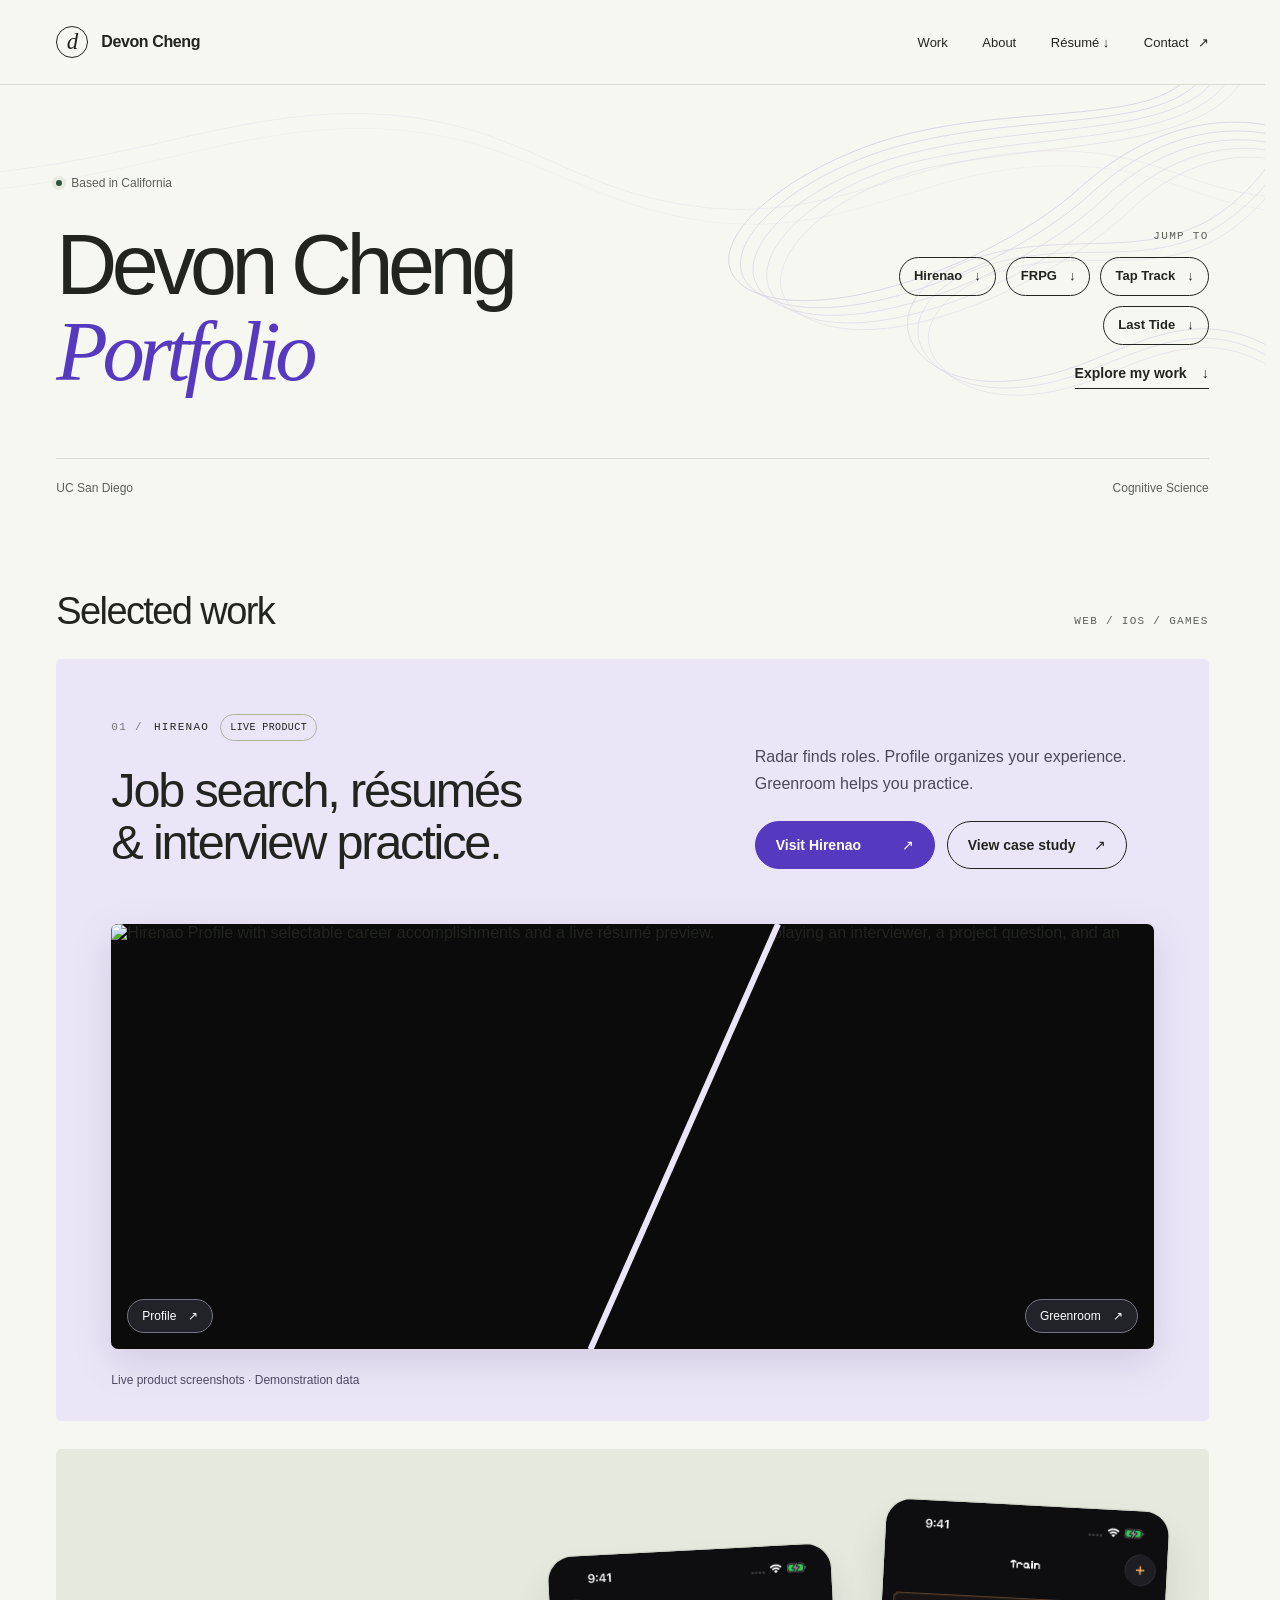
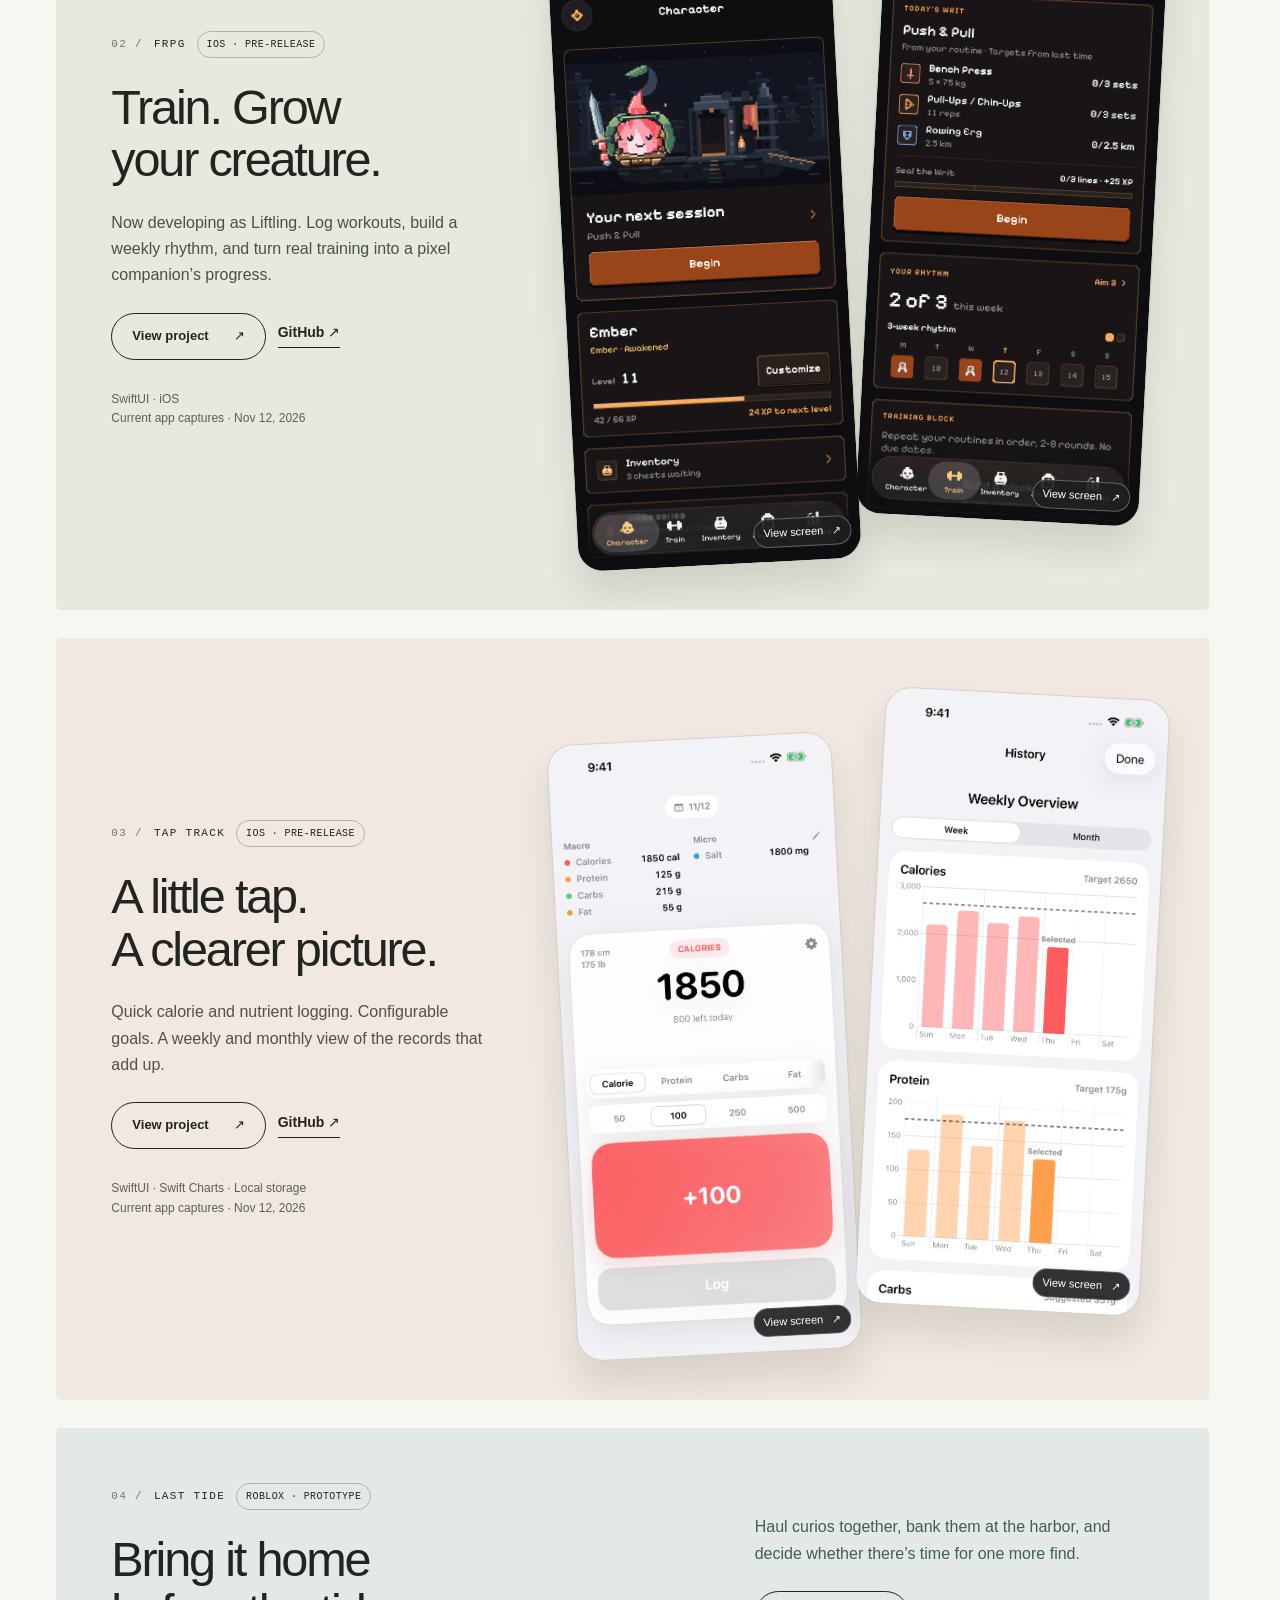
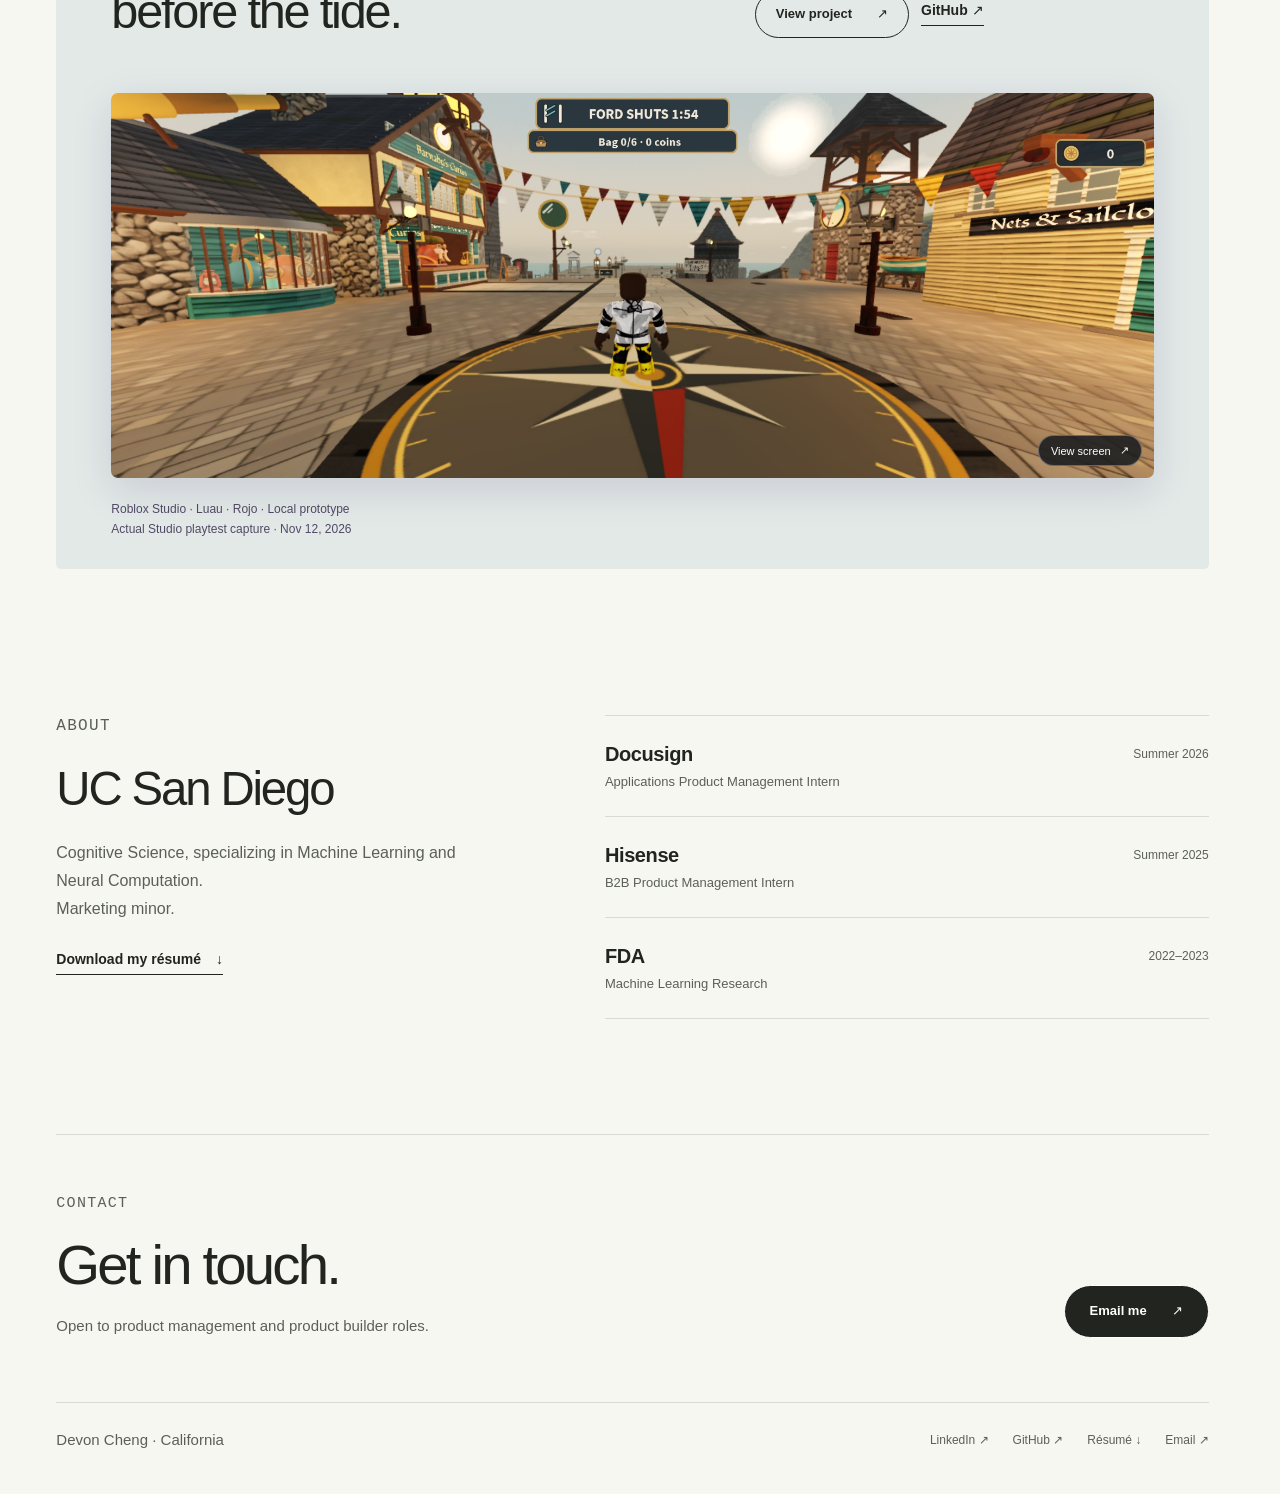
==== commit 4b459226: "Match Hirenao action button and label sizes" ====
--- a/index.html
+++ b/index.html
@@ -20,7 +20,7 @@
 <meta name="twitter:image" content="https://devon4899.github.io/assets/images/portfolio-share.png">
 <meta name="twitter:image:alt" content="Devon Cheng Portfolio in black and violet type on a cream background">
 <link rel="icon" href="./assets/favicon.svg" type="image/svg+xml">
-<link rel="stylesheet" href="./assets/site.css?v=20261112">
+<link rel="stylesheet" href="./assets/site.css?v=20261112-buttons">
 <script src="./assets/site.js" defer></script>
 </head>
 <body class="">
--- a/assets/site.css
+++ b/assets/site.css
@@ -82,6 +82,7 @@
 .project-summary .project-actions .pill-link { margin-top: 0; }
 .product-link { min-height: 52px; gap: 14px; padding: 15px 23px; border-color: var(--purple); background: var(--purple); color: #fff; font-size: 16px; font-weight: 650; }
 .product-link:hover { border-color: #442da4; background: #442da4; color: #fff; }
+.hirenao-project .project-actions .pill-link { width: 180px; min-height: 48px; justify-content: space-between; gap: 14px; padding: 12px 20px; font-size: 14px; }
 .project-image { margin: 0 clamp(24px, 4.3vw, 58px); }
 .screenshot-link { display: block; position: relative; text-decoration: none; border-radius: 7px; overflow: hidden; }
 .screenshot-link img { width: 100%; }
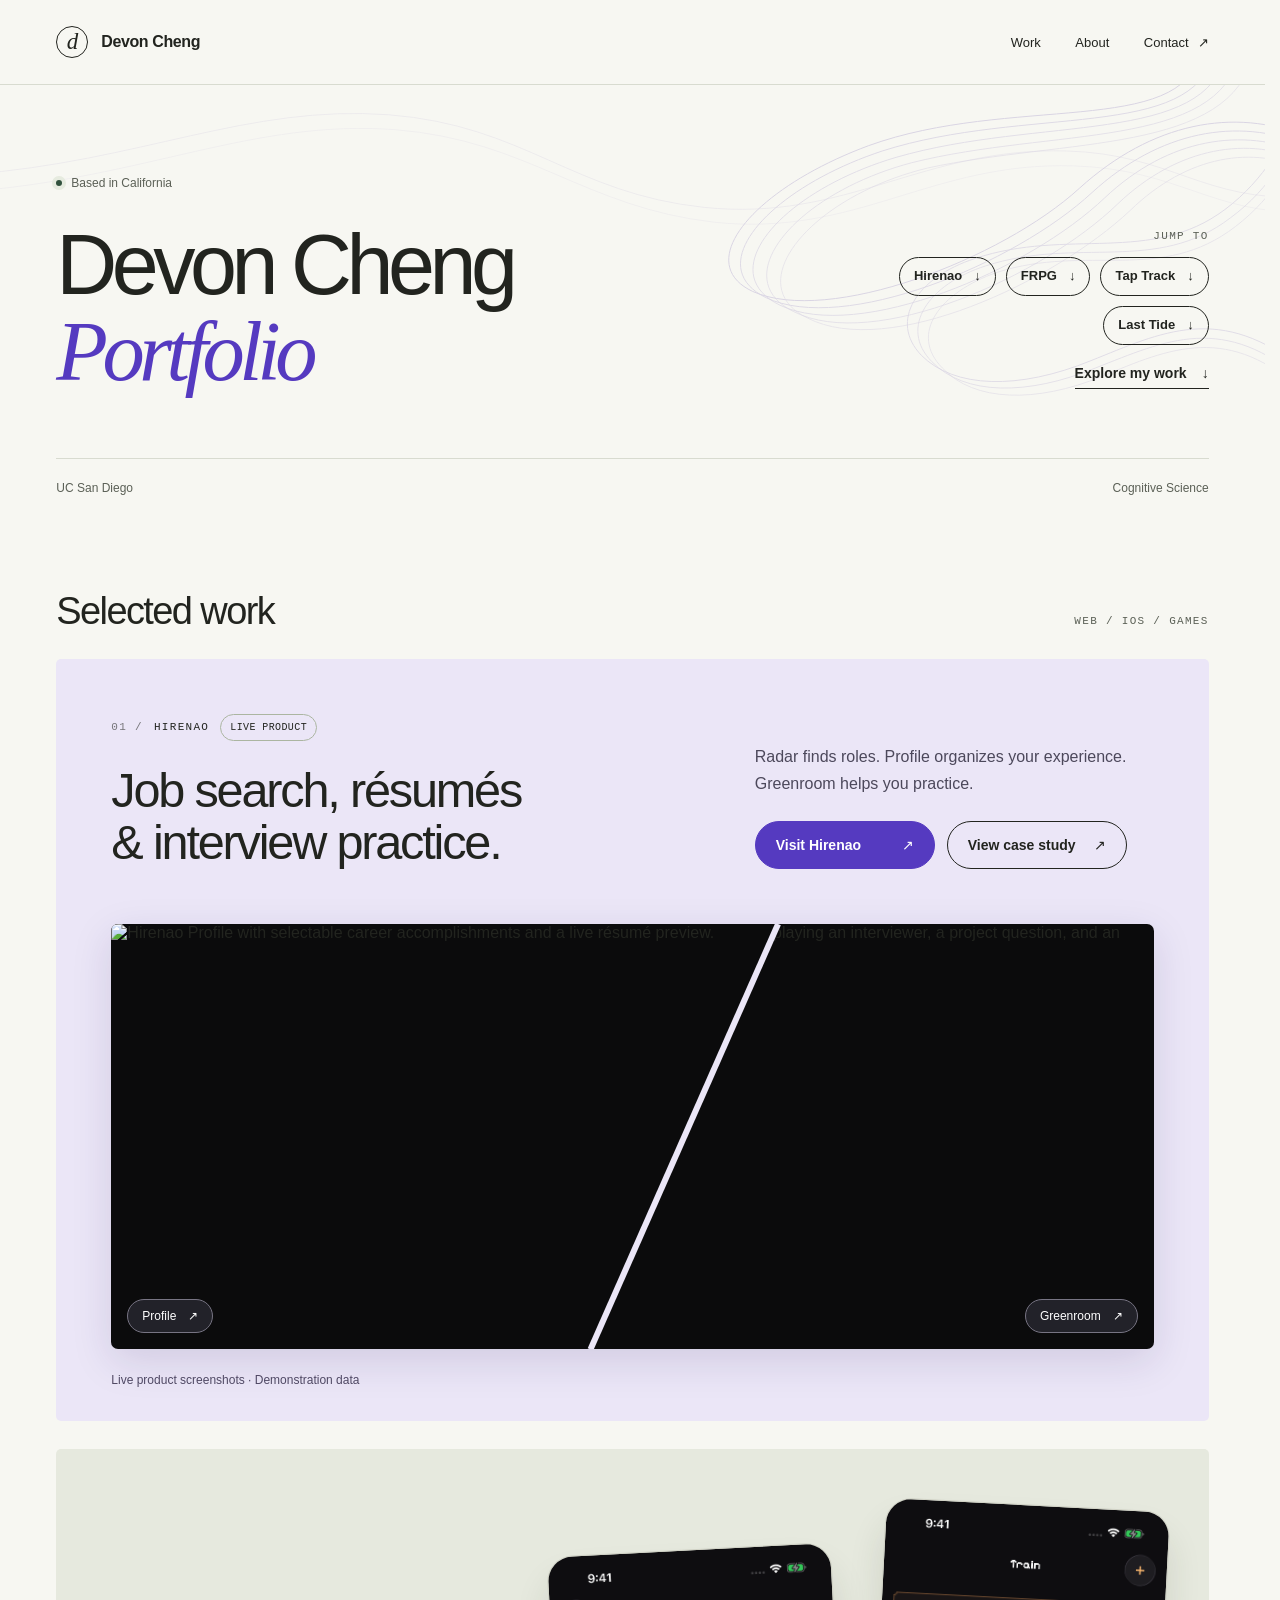
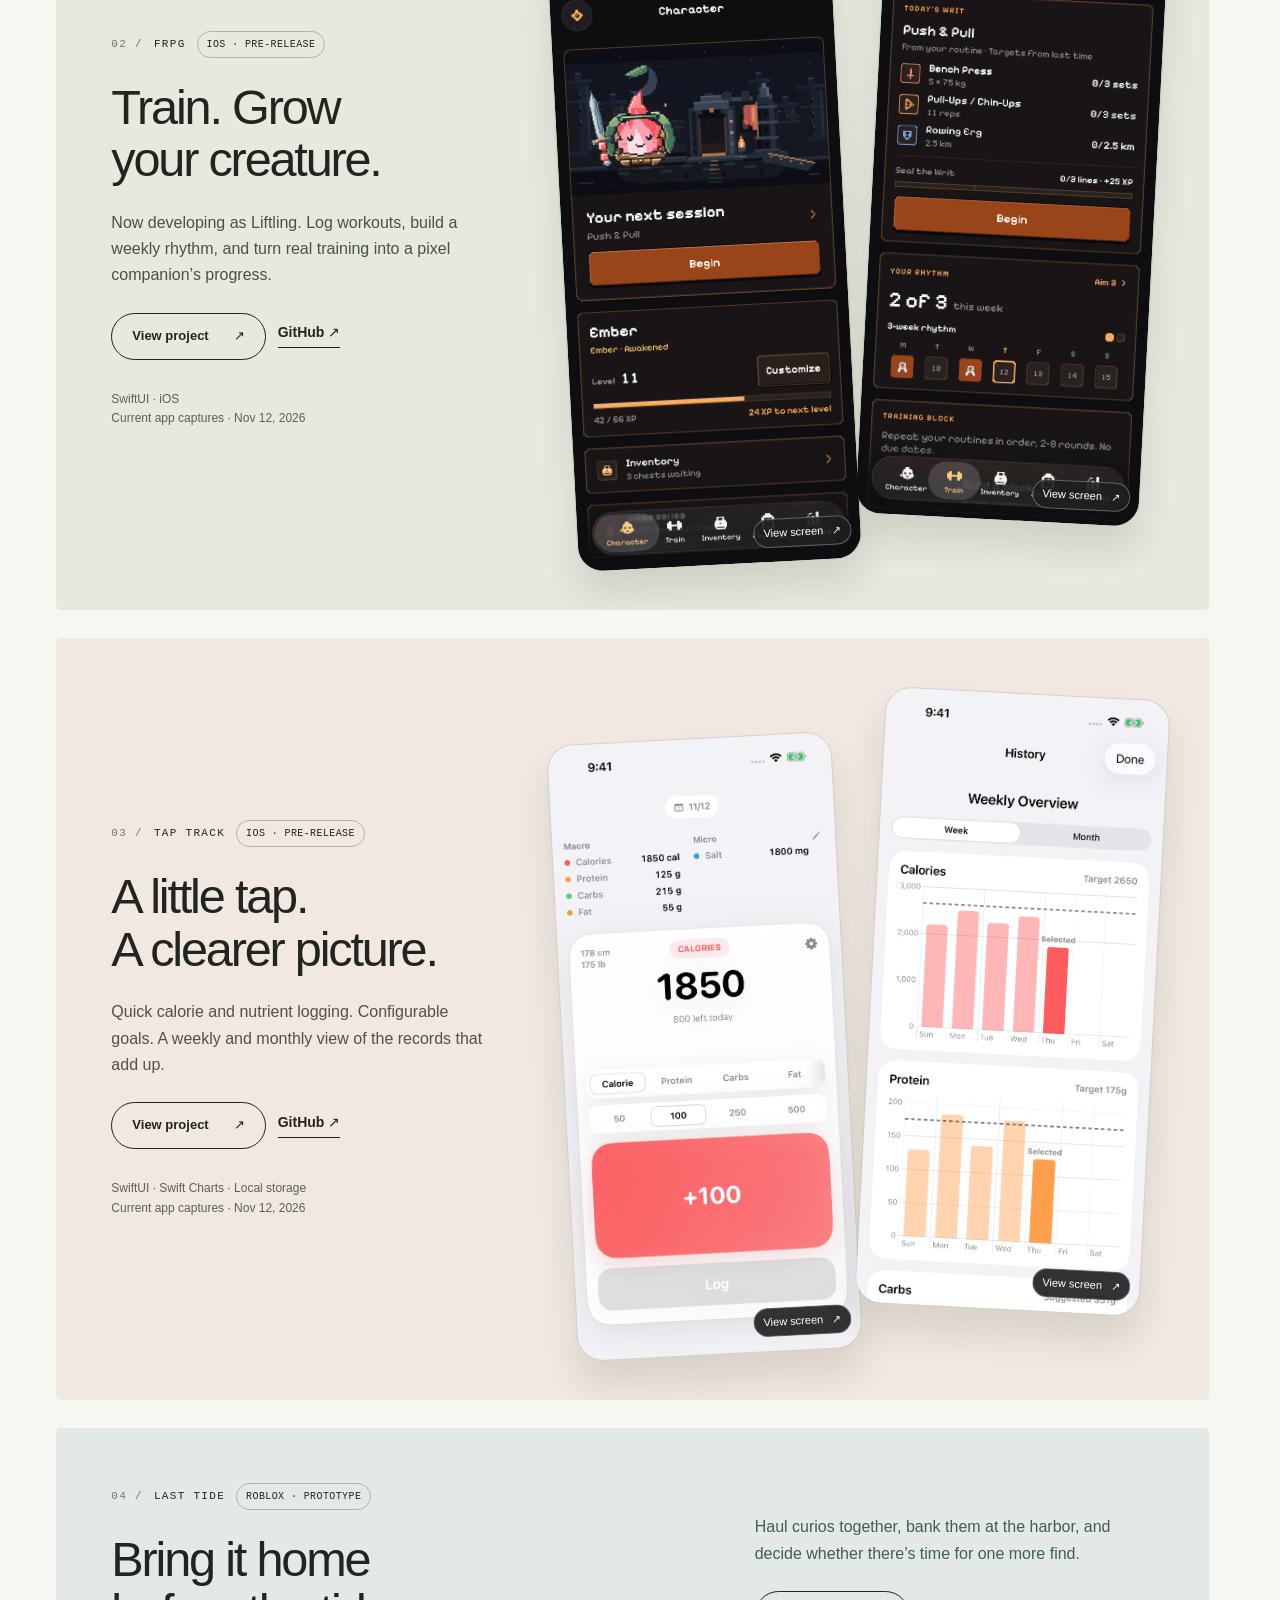
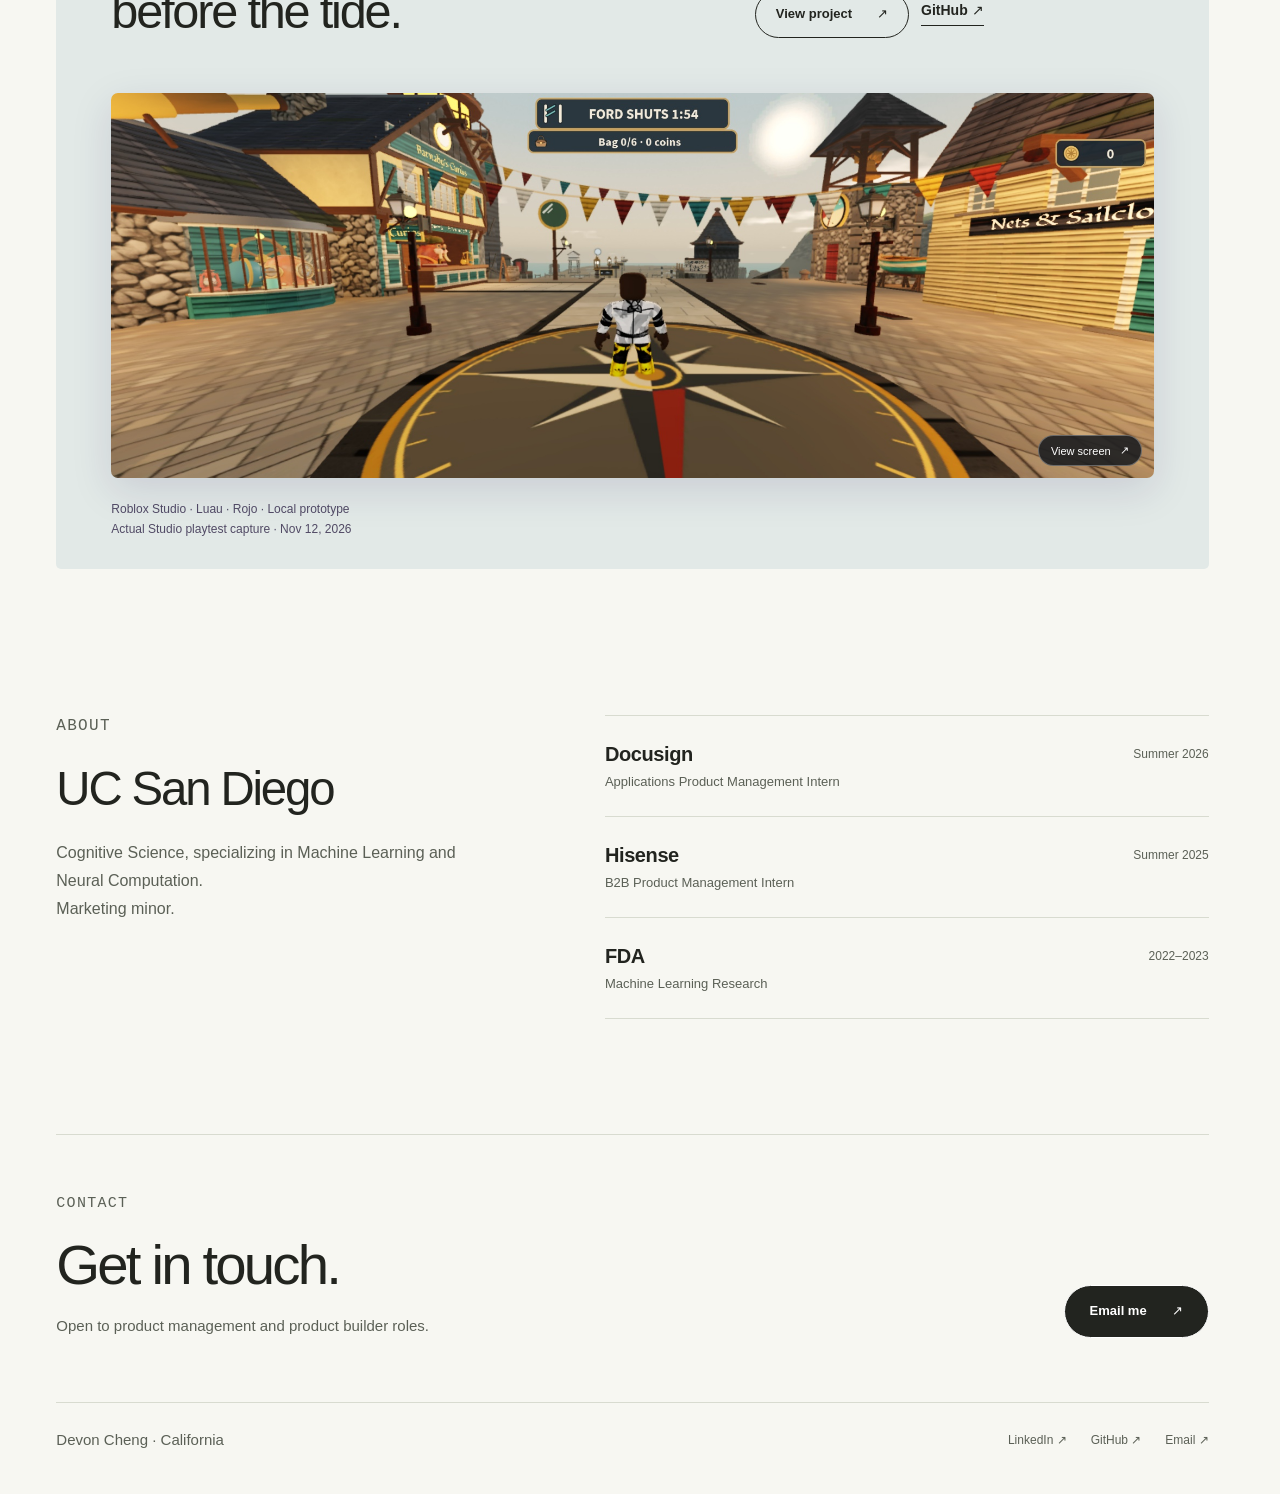
==== commit 7791cd7f: "Remove résumé downloads from portfolio" ====
--- a/index.html
+++ b/index.html
@@ -29,7 +29,6 @@
 <a class="wordmark" href="./" aria-label="Devon Cheng, home"><span class="monogram" aria-hidden="true">d</span>Devon Cheng</a>
 <nav class="main-nav" aria-label="Main navigation">
 <a href="./#work">Work</a><a href="./#about">About</a>
-<a href="./assets/documents/devon-cheng-resume.pdf" download>Résumé <span aria-hidden="true">↓</span></a>
 <a class="nav-contact" href="mailto:yic159@ucsd.edu">Contact <span class="arrow" aria-hidden="true">↗</span></a>
 </nav></div></header><main id="main">
 <section class="hero" aria-labelledby="intro-title">
@@ -77,7 +76,7 @@
 <article class="project frpg-project" id="frpg" data-reveal>
 <div class="project-top"><p class="eyebrow project-name"><span class="number">02 /</span> FRPG <span class="status-tag">iOS · PRE-RELEASE</span></p><h3>Train. Grow<br>your creature.</h3><div class="project-summary"><p>Now developing as Liftling. Log workouts, build a weekly rhythm, and turn real training into a pixel companion’s progress.</p><div class="project-actions"><a class="pill-link" href="projects/frpg/">View project <span class="arrow" aria-hidden="true">↗</span></a><a class="text-link" href="https://github.com/devon4899/FRPG">GitHub ↗</a></div></div><p class="small-copy">SwiftUI · iOS<br>Current app captures · Nov 12, 2026</p></div><div class="phone-composition"><a class="screenshot-link" href="./assets/images/frpg-character.png" data-lightbox data-caption="Character · Real current app capture · Demonstration data · November 12, 2026" aria-label="Enlarge screenshot: Liftling Character screen with Ember, a pixel creature, XP, and the next workout."><img src="./assets/images/frpg-character.png" alt="Liftling Character screen with Ember, a pixel creature, XP, and the next workout." width="1206" height="2622" loading="lazy" decoding="async"><span class="zoom-hint" aria-hidden="true"><span>View screen</span> ↗</span></a><a class="screenshot-link" href="./assets/images/frpg-train.png" data-lightbox data-caption="Train · Real current app capture · Demonstration data · November 12, 2026" aria-label="Enlarge screenshot: Liftling Train screen with a Push &amp; Pull routine, set targets, and a weekly training aim."><img src="./assets/images/frpg-train.png" alt="Liftling Train screen with a Push &amp; Pull routine, set targets, and a weekly training aim." width="1206" height="2622" loading="lazy" decoding="async"><span class="zoom-hint" aria-hidden="true"><span>View screen</span> ↗</span></a></div></article><article class="project frpg-project taptrack-project" id="tap-track" data-reveal><div class="project-top"><p class="eyebrow project-name"><span class="number">03 /</span> TAP TRACK <span class="status-tag">iOS · PRE-RELEASE</span></p><h3>A little tap.<br>A clearer picture.</h3><div class="project-summary"><p>Quick calorie and nutrient logging. Configurable goals. A weekly and monthly view of the records that add up.</p><div class="project-actions"><a class="pill-link" href="projects/tap-track/">View project <span class="arrow" aria-hidden="true">↗</span></a><a class="text-link" href="https://github.com/devon4899/TapTrack">GitHub ↗</a></div></div><p class="small-copy">SwiftUI · Swift Charts · Local storage<br>Current app captures · Nov 12, 2026</p></div><div class="phone-composition"><a class="screenshot-link" href="./assets/images/taptrack-dashboard.png" data-lightbox data-caption="Daily logging · Real app capture · Synthetic demonstration data · November 12, 2026" aria-label="Enlarge screenshot: Tap Track daily dashboard with calorie, macro, and salt totals and a large increment button."><img src="./assets/images/taptrack-dashboard.png" alt="Tap Track daily dashboard with calorie, macro, and salt totals and a large increment button." width="1206" height="2622" loading="lazy" decoding="async"><span class="zoom-hint" aria-hidden="true"><span>View screen</span> ↗</span></a><a class="screenshot-link" href="./assets/images/taptrack-weekly-history.png" data-lightbox data-caption="Weekly history · Real app capture · Synthetic demonstration data · November 12, 2026" aria-label="Enlarge screenshot: Tap Track weekly calorie and protein bar charts with target lines."><img src="./assets/images/taptrack-weekly-history.png" alt="Tap Track weekly calorie and protein bar charts with target lines." width="1206" height="2622" loading="lazy" decoding="async"><span class="zoom-hint" aria-hidden="true"><span>View screen</span> ↗</span></a></div></article><article class="project last-tide-project" id="last-tide" data-reveal><div class="project-top"><div><p class="eyebrow project-name"><span class="number">04 /</span> LAST TIDE <span class="status-tag">ROBLOX · PROTOTYPE</span></p><h3>Bring it home<br>before the tide.</h3></div><div class="project-summary"><p>Haul curios together, bank them at the harbor, and decide whether there’s time for one more find.</p><div class="project-actions"><a class="pill-link" href="projects/last-tide/">View project <span class="arrow" aria-hidden="true">↗</span></a><a class="text-link" href="https://github.com/devon4899/Last-Tide">GitHub ↗</a></div></div></div><div class="project-image"><a class="screenshot-link" href="./assets/images/last-tide-gameplay-harbor.jpeg" data-lightbox data-caption="Harbor gameplay · Actual Roblox Studio playtest capture · November 12, 2026" aria-label="Enlarge screenshot: Last Tide running in Roblox Studio, with the player in the harbor, a tide countdown, bag slots, and coins."><img src="./assets/images/last-tide-gameplay-harbor.jpeg" alt="Last Tide running in Roblox Studio, with the player in the harbor, a tide countdown, bag slots, and coins." width="1920" height="710" loading="lazy" decoding="async"><span class="zoom-hint" aria-hidden="true"><span>View screen</span> ↗</span></a></div><p class="project-foot">Roblox Studio · Luau · Rojo · Local prototype<br>Actual Studio playtest capture · Nov 12, 2026</p></article></section>
 <section class="about wrap" id="about" aria-labelledby="about-title" data-reveal>
-<div class="about-copy"><p class="eyebrow">ABOUT</p><h2 id="about-title">UC San Diego</h2><p>Cognitive Science, specializing in Machine Learning and Neural Computation.<br>Marketing minor.</p><a class="text-link" href="assets/documents/devon-cheng-resume.pdf" download>Download my résumé <span aria-hidden="true">↓</span></a></div>
+<div class="about-copy"><p class="eyebrow">ABOUT</p><h2 id="about-title">UC San Diego</h2><p>Cognitive Science, specializing in Machine Learning and Neural Computation.<br>Marketing minor.</p></div>
 <div class="experience" aria-label="Selected experience">
 <article class="experience-entry"><h3>Docusign</h3><span class="date">Summer 2026</span><div class="role">Applications Product Management Intern</div></article>
 <article class="experience-entry"><h3>Hisense</h3><span class="date">Summer 2025</span><div class="role">B2B Product Management Intern</div></article>
@@ -88,7 +87,6 @@
 <div class="footer-bottom"><p>Devon Cheng · California</p><div class="social-links">
 <a href="https://www.linkedin.com/in/devoncheng3/">LinkedIn <span aria-hidden="true">↗</span></a>
 <a href="https://github.com/devon4899">GitHub <span aria-hidden="true">↗</span></a>
-<a href="./assets/documents/devon-cheng-resume.pdf" download>Résumé <span aria-hidden="true">↓</span></a>
 <a href="mailto:yic159@ucsd.edu">Email <span aria-hidden="true">↗</span></a>
 </div></div></footer>
 <dialog class="lightbox" aria-label="Enlarged product screenshot" aria-describedby="lightbox-caption">
